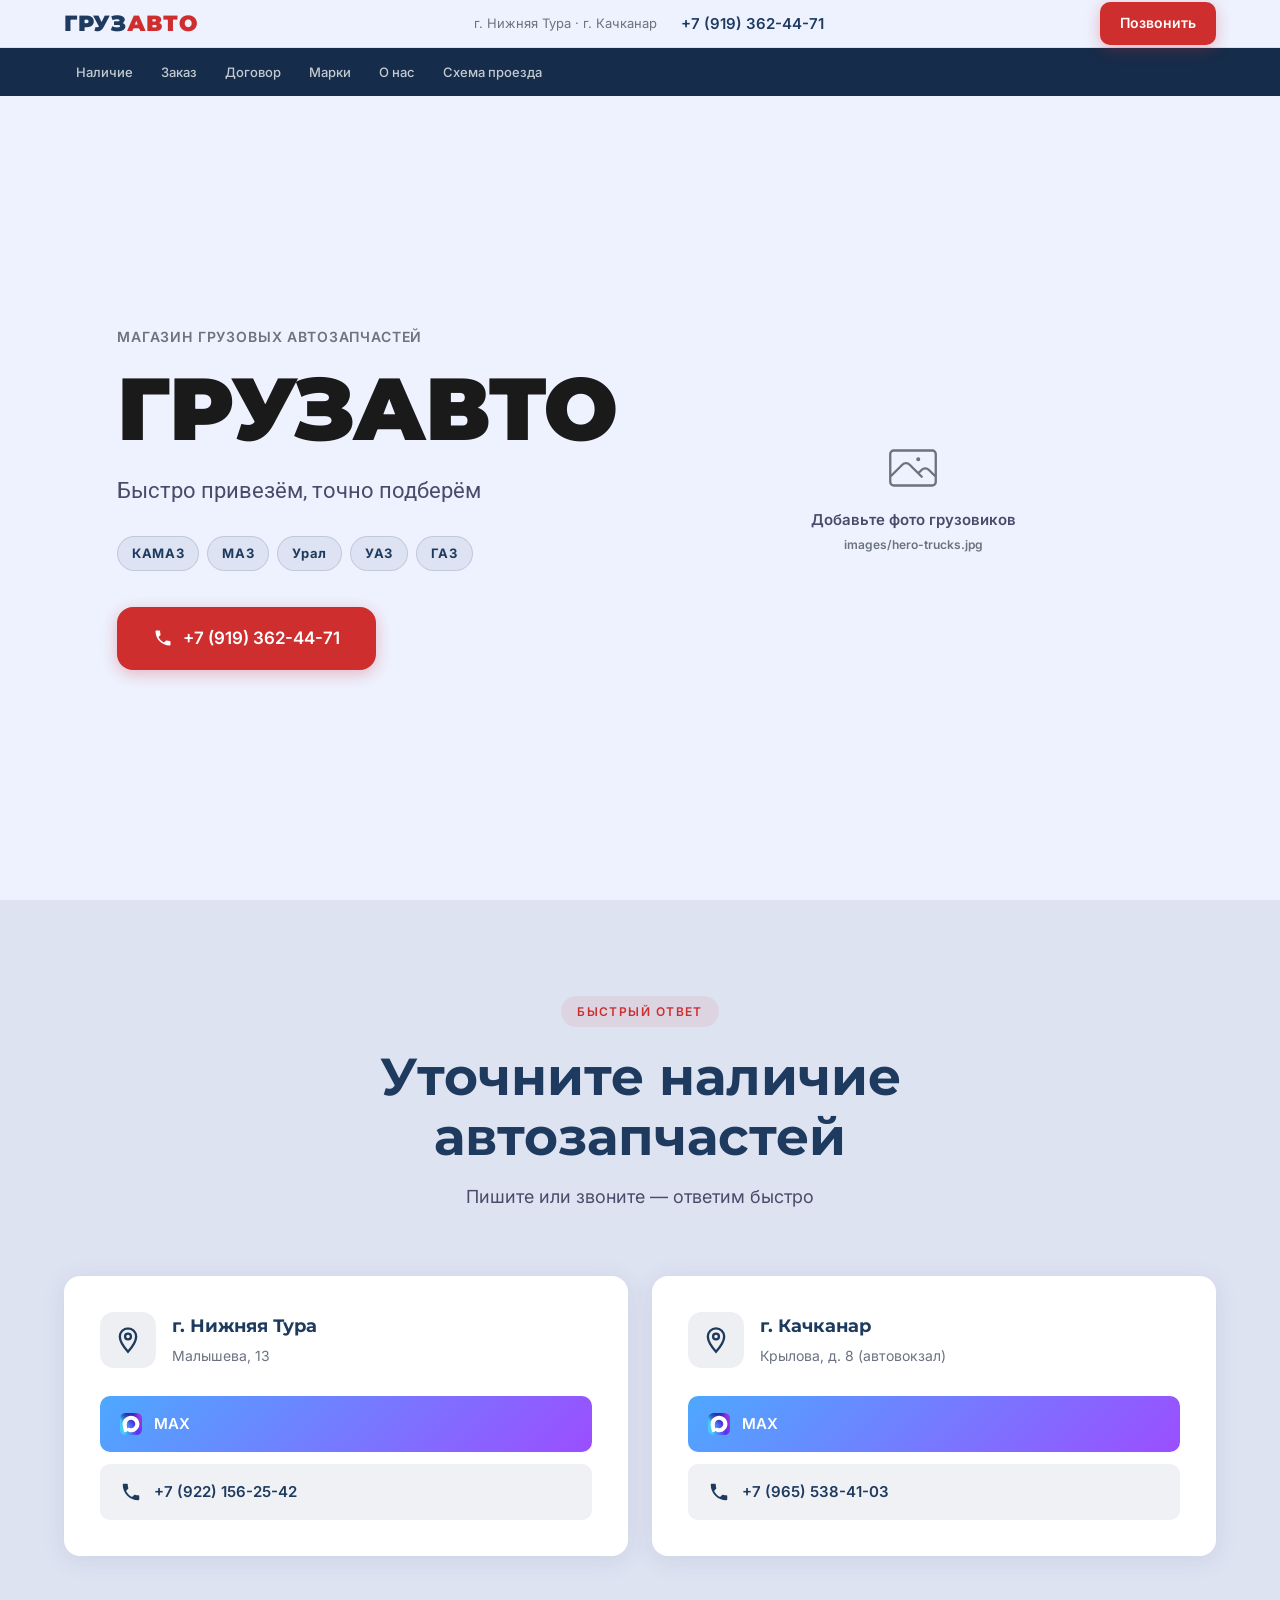
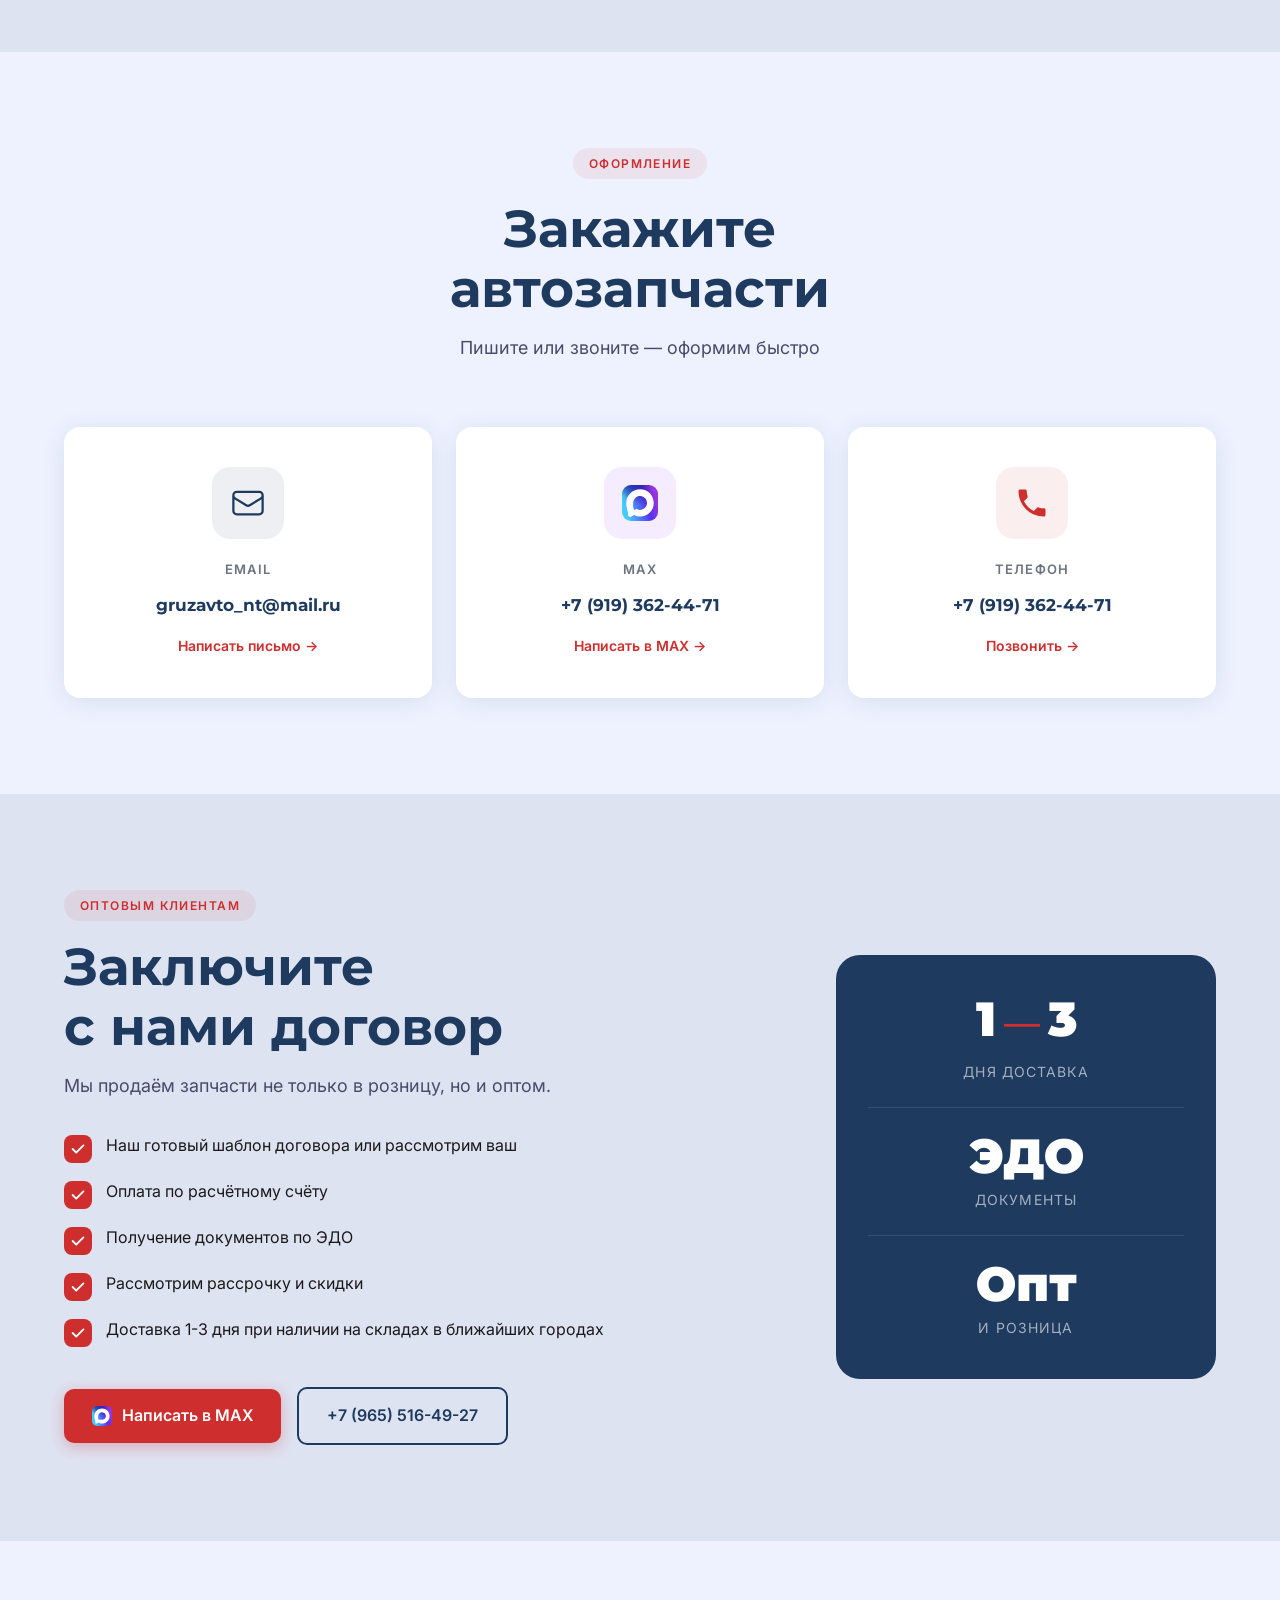
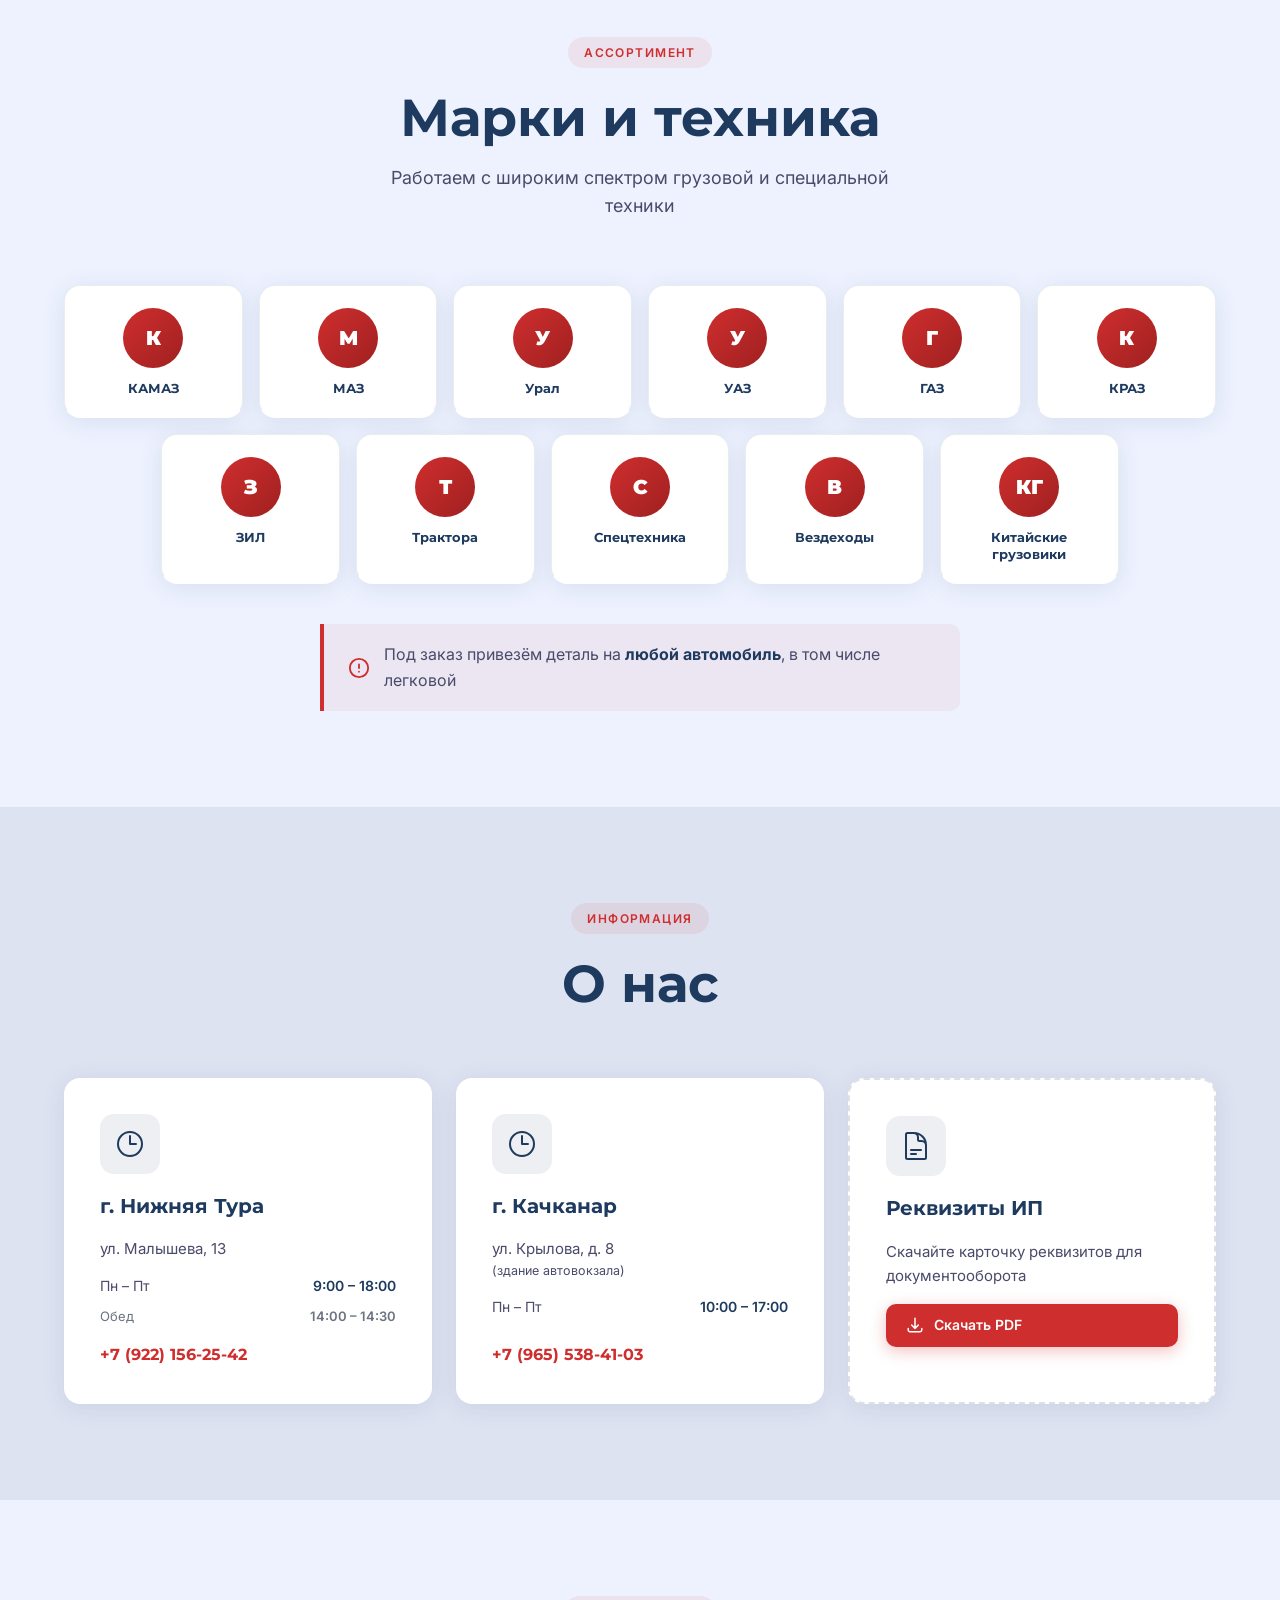
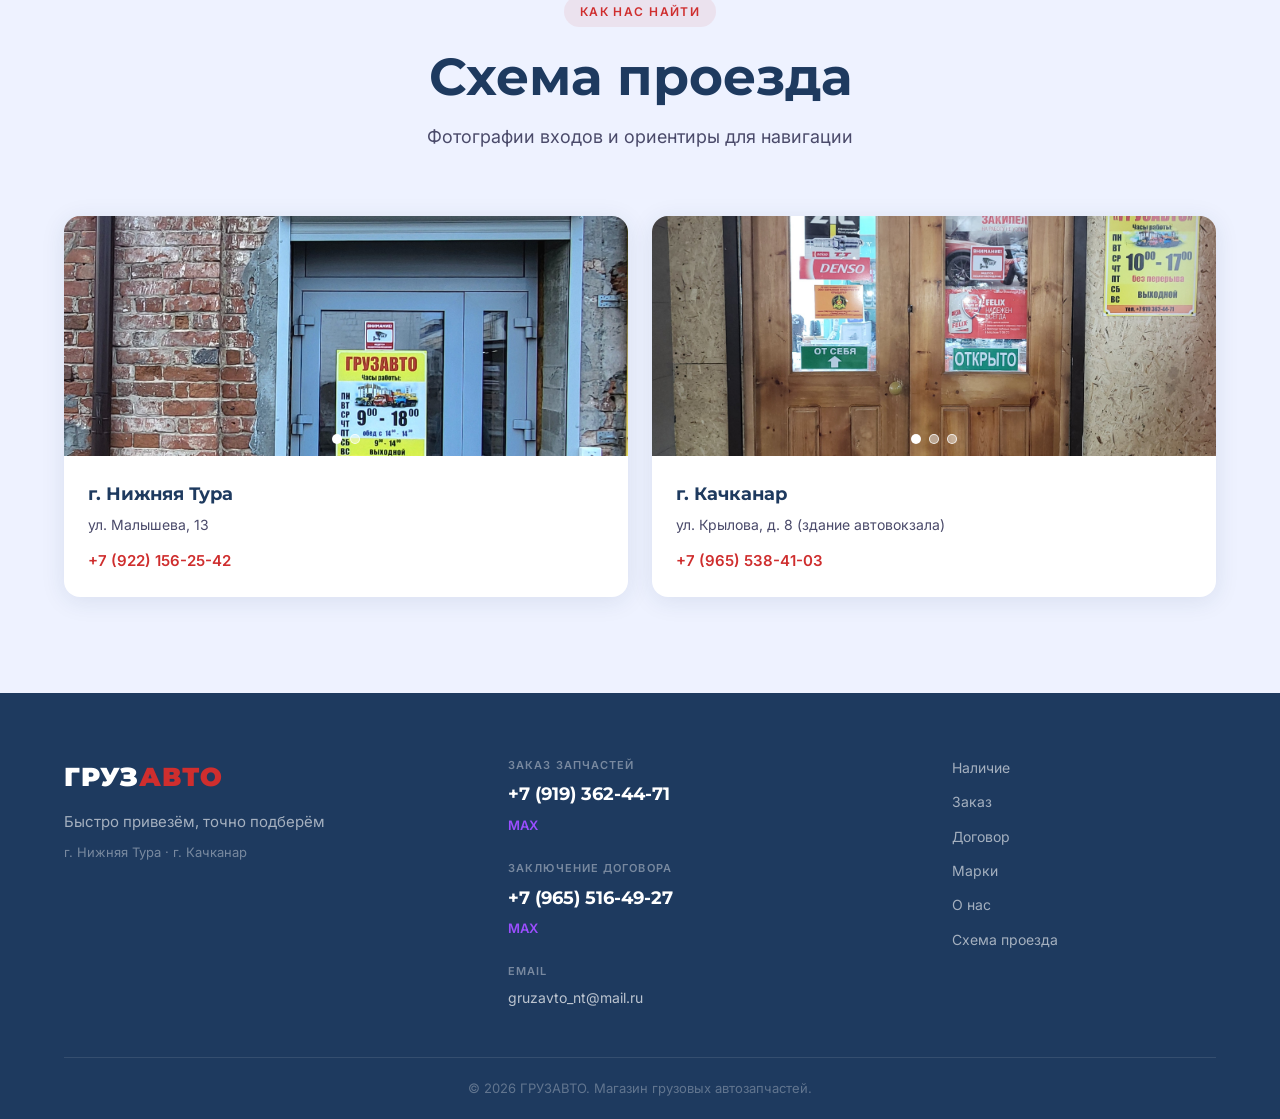
==== index.html @ 6878d6a8 "Initial commit" ====
<!DOCTYPE html>
<html lang="ru">
<head>
  <meta charset="UTF-8">
  <meta name="viewport" content="width=device-width, initial-scale=1.0">
  <title>ГРУЗАВТО — Магазин грузовых автозапчастей</title>
  <meta name="description" content="ГРУЗАВТО — магазин грузовых автозапчастей в г. Нижняя Тура и Качканар. Быстро привезём, точно подберём. КАМАЗ, МАЗ, Урал, УАЗ, ГАЗ.">
  <link rel="preconnect" href="https://fonts.googleapis.com">
  <link rel="preconnect" href="https://fonts.gstatic.com" crossorigin>
  <link href="https://fonts.googleapis.com/css2?family=Montserrat:wght@400;600;700;900&family=Inter:wght@400;500;600&family=Roboto:wght@400;500&display=swap" rel="stylesheet">
  <link rel="stylesheet" href="css/style.css">
</head>
<body>

  <!-- ===== NAVIGATION ===== -->
  <header class="nav-header" id="nav-header">

    <!-- Верхняя строка: логотип + контакт + кнопка -->
    <div class="nav-topbar">
      <div class="container nav-topbar-inner">
        <a href="#hero" class="nav-logo">ГРУЗ<span>АВТО</span></a>
        <div class="nav-topbar-info">
          <span class="nav-topbar-loc">г. Нижняя Тура · г. Качканар</span>
          <a href="tel:+79193624471" class="nav-topbar-phone">+7 (919) 362-44-71</a>
        </div>
        <a href="tel:+79193624471" class="btn btn-primary btn-sm nav-topbar-cta">Позвонить</a>
      </div>
    </div>

    <!-- Нижняя строка: навигационные ссылки -->
    <nav class="nav-bar">
      <div class="container nav-bar-inner">
        <button class="burger" id="burger" aria-label="Меню">
          <span></span><span></span><span></span>
        </button>
        <ul class="nav-links" id="nav-links">
          <li><a href="#availability" class="nav-link">Наличие</a></li>
          <li><a href="#order" class="nav-link">Заказ</a></li>
          <li><a href="#contract" class="nav-link">Договор</a></li>
          <li><a href="#brands" class="nav-link">Марки</a></li>
          <li><a href="#about" class="nav-link">О нас</a></li>
          <li><a href="#directions" class="nav-link">Схема проезда</a></li>
        </ul>
      </div>
    </nav>

  </header>

  <!-- ===== HERO ===== -->
  <section class="hero" id="hero">
    <div class="container hero-layout">

      <!-- Левая колонка — текст -->
      <div class="hero-text">
        <div class="hero-eyebrow">Магазин грузовых автозапчастей</div>
        <h1 class="hero-title">ГРУЗАВТО</h1>
        <p class="hero-slogan">Быстро привезём, точно подберём</p>
        <div class="hero-brands">
          <span class="hero-brand-tag">КАМАЗ</span>
          <span class="hero-brand-tag">МАЗ</span>
          <span class="hero-brand-tag">Урал</span>
          <span class="hero-brand-tag">УАЗ</span>
          <span class="hero-brand-tag">ГАЗ</span>
        </div>
        <div class="hero-cta">
          <a href="tel:+79193624471" class="btn btn-primary btn-lg">
            <svg width="20" height="20" fill="currentColor" viewBox="0 0 24 24"><path d="M6.62 10.79c1.44 2.83 3.76 5.14 6.59 6.59l2.2-2.2c.27-.27.67-.36 1.02-.24 1.12.37 2.33.57 3.57.57.55 0 1 .45 1 1V20c0 .55-.45 1-1 1-9.39 0-17-7.61-17-17 0-.55.45-1 1-1h3.5c.55 0 1 .45 1 1 0 1.25.2 2.45.57 3.57.11.35.03.74-.25 1.02l-2.2 2.2z"/></svg>
            +7 (919) 362-44-71
          </a>
        </div>
      </div>

      <!-- Правая колонка — фото -->
      <div class="hero-image">
        <img src="images/image.png" alt="Грузовые автомобили КАМАЗ МАЗ Урал"
             onerror="this.parentElement.classList.add('hero-img-placeholder')">
        <div class="hero-img-placeholder-text">
          <svg width="56" height="56" fill="none" viewBox="0 0 24 24" stroke="currentColor" stroke-width="1"><path stroke-linecap="round" stroke-linejoin="round" d="M2.25 15.75l5.159-5.159a2.25 2.25 0 013.182 0l5.159 5.159m-1.5-1.5l1.409-1.409a2.25 2.25 0 013.182 0l2.909 2.909m-18 3.75h16.5a1.5 1.5 0 001.5-1.5V6a1.5 1.5 0 00-1.5-1.5H3.75A1.5 1.5 0 002.25 6v12a1.5 1.5 0 001.5 1.5zm10.5-11.25h.008v.008h-.008V8.25zm.375 0a.375.375 0 11-.75 0 .375.375 0 01.75 0z"/></svg>
          <p>Добавьте фото грузовиков<br><small>images/hero-trucks.jpg</small></p>
        </div>
      </div>

    </div>
  </section>

  <!-- ===== НАЛИЧИЕ ===== -->
  <section class="section section-medium" id="availability">
    <div class="container">
      <div class="section-header reveal-up">
        <div class="section-tag">Быстрый ответ</div>
        <h2 class="section-title">Уточните наличие<br>автозапчастей</h2>
        <p class="section-sub">Пишите или звоните — ответим быстро</p>
      </div>

      <div class="contact-grid">

        <div class="contact-card reveal-up delay-1">
          <div class="contact-card-city">
            <div class="city-icon">
              <svg width="28" height="28" fill="none" viewBox="0 0 24 24" stroke="currentColor" stroke-width="2"><path d="M12 2C8.13 2 5 5.13 5 9c0 5.25 7 13 7 13s7-7.75 7-13c0-3.87-3.13-7-7-7z"/><circle cx="12" cy="9" r="2.5"/></svg>
            </div>
            <div>
              <div class="city-label">г. Нижняя Тура</div>
              <div class="city-address">Малышева, 13</div>
            </div>
          </div>
          <div class="contact-buttons">
            <a href="https://max.ru/u/f9LHodD0cOKFVbpw6TfSzIv_1p9dmQWYkxbe87RYJzcwBHFuoGFqae9gKU4" class="contact-btn contact-btn-max" target="_blank" rel="noopener">
              <img src="images/Логотип_MAX.svg" alt="MAX" class="max-logo-icon">
              MAX
            </a>
            <a href="tel:+79221562542" class="contact-btn contact-btn-phone">
              <svg width="22" height="22" fill="currentColor" viewBox="0 0 24 24"><path d="M6.62 10.79c1.44 2.83 3.76 5.14 6.59 6.59l2.2-2.2c.27-.27.67-.36 1.02-.24 1.12.37 2.33.57 3.57.57.55 0 1 .45 1 1V20c0 .55-.45 1-1 1-9.39 0-17-7.61-17-17 0-.55.45-1 1-1h3.5c.55 0 1 .45 1 1 0 1.25.2 2.45.57 3.57.11.35.03.74-.25 1.02l-2.2 2.2z"/></svg>
              +7 (922) 156-25-42
            </a>
          </div>
        </div>

        <div class="contact-card reveal-up delay-2">
          <div class="contact-card-city">
            <div class="city-icon">
              <svg width="28" height="28" fill="none" viewBox="0 0 24 24" stroke="currentColor" stroke-width="2"><path d="M12 2C8.13 2 5 5.13 5 9c0 5.25 7 13 7 13s7-7.75 7-13c0-3.87-3.13-7-7-7z"/><circle cx="12" cy="9" r="2.5"/></svg>
            </div>
            <div>
              <div class="city-label">г. Качканар</div>
              <div class="city-address">Крылова, д. 8 (автовокзал)</div>
            </div>
          </div>
          <div class="contact-buttons">
            <a href="https://max.ru/u/f9LHodD0cOKFVbpw6TfSzIv_1p9dmQWYkxbe87RYJzcwBHFuoGFqae9gKU4" class="contact-btn contact-btn-max" target="_blank" rel="noopener">
              <img src="images/Логотип_MAX.svg" alt="MAX" class="max-logo-icon">
              MAX
            </a>
            <a href="tel:+79655384103" class="contact-btn contact-btn-phone">
              <svg width="22" height="22" fill="currentColor" viewBox="0 0 24 24"><path d="M6.62 10.79c1.44 2.83 3.76 5.14 6.59 6.59l2.2-2.2c.27-.27.67-.36 1.02-.24 1.12.37 2.33.57 3.57.57.55 0 1 .45 1 1V20c0 .55-.45 1-1 1-9.39 0-17-7.61-17-17 0-.55.45-1 1-1h3.5c.55 0 1 .45 1 1 0 1.25.2 2.45.57 3.57.11.35.03.74-.25 1.02l-2.2 2.2z"/></svg>
              +7 (965) 538-41-03
            </a>
          </div>
        </div>

      </div>
    </div>
  </section>

  <!-- ===== ЗАКАЗ ===== -->
  <section class="section section-light" id="order">
    <div class="container">
      <div class="section-header reveal-up">
        <div class="section-tag">Оформление</div>
        <h2 class="section-title">Закажите<br>автозапчасти</h2>
        <p class="section-sub">Пишите или звоните — оформим быстро</p>
      </div>

      <div class="order-grid">
        <a href="mailto:gruzavto_nt@mail.ru" class="order-card reveal-up delay-1">
          <div class="order-icon order-icon-email">
            <svg width="36" height="36" fill="none" viewBox="0 0 24 24" stroke="currentColor" stroke-width="1.5"><path stroke-linecap="round" stroke-linejoin="round" d="M21.75 6.75v10.5a2.25 2.25 0 01-2.25 2.25h-15a2.25 2.25 0 01-2.25-2.25V6.75m19.5 0A2.25 2.25 0 0019.5 4.5h-15a2.25 2.25 0 00-2.25 2.25m19.5 0v.243a2.25 2.25 0 01-1.07 1.916l-7.5 4.615a2.25 2.25 0 01-2.36 0L3.32 8.91a2.25 2.25 0 01-1.07-1.916V6.75"/></svg>
          </div>
          <div class="order-label">Email</div>
          <div class="order-value">gruzavto_nt@mail.ru</div>
          <div class="order-action">Написать письмо →</div>
        </a>

        <a href="https://max.ru/u/f9LHodD0cOKFVbpw6TfSzIv_1p9dmQWYkxbe87RYJzcwBHFuoGFqae9gKU4" class="order-card reveal-up delay-2" target="_blank" rel="noopener">
          <div class="order-icon order-icon-max">
            <img src="images/Логотип_MAX.svg" alt="MAX" class="max-logo-icon" width="36" height="36">
          </div>
          <div class="order-label">MAX</div>
          <div class="order-value">+7 (919) 362-44-71</div>
          <div class="order-action">Написать в MAX →</div>
        </a>

        <a href="tel:+79193624471" class="order-card reveal-up delay-3">
          <div class="order-icon order-icon-phone">
            <svg width="36" height="36" fill="currentColor" viewBox="0 0 24 24"><path d="M6.62 10.79c1.44 2.83 3.76 5.14 6.59 6.59l2.2-2.2c.27-.27.67-.36 1.02-.24 1.12.37 2.33.57 3.57.57.55 0 1 .45 1 1V20c0 .55-.45 1-1 1-9.39 0-17-7.61-17-17 0-.55.45-1 1-1h3.5c.55 0 1 .45 1 1 0 1.25.2 2.45.57 3.57.11.35.03.74-.25 1.02l-2.2 2.2z"/></svg>
          </div>
          <div class="order-label">Телефон</div>
          <div class="order-value">+7 (919) 362-44-71</div>
          <div class="order-action">Позвонить →</div>
        </a>
      </div>
    </div>
  </section>

  <!-- ===== ДОГОВОР ===== -->
  <section class="section section-medium" id="contract">
    <div class="container">
      <div class="contract-layout">
        <div class="contract-content">
          <div class="section-tag reveal-up">Оптовым клиентам</div>
          <h2 class="section-title reveal-up delay-1">Заключите<br>с нами договор</h2>
          <p class="contract-intro reveal-up delay-2">Мы продаём запчасти не только в розницу, но и оптом.</p>

          <ul class="contract-list">
            <li class="contract-item reveal-up delay-2">
              <div class="contract-check">
                <svg width="18" height="18" fill="currentColor" viewBox="0 0 20 20"><path fill-rule="evenodd" d="M16.707 5.293a1 1 0 010 1.414l-8 8a1 1 0 01-1.414 0l-4-4a1 1 0 011.414-1.414L8 12.586l7.293-7.293a1 1 0 011.414 0z" clip-rule="evenodd"/></svg>
              </div>
              <span>Наш готовый шаблон договора или рассмотрим ваш</span>
            </li>
            <li class="contract-item reveal-up delay-3">
              <div class="contract-check">
                <svg width="18" height="18" fill="currentColor" viewBox="0 0 20 20"><path fill-rule="evenodd" d="M16.707 5.293a1 1 0 010 1.414l-8 8a1 1 0 01-1.414 0l-4-4a1 1 0 011.414-1.414L8 12.586l7.293-7.293a1 1 0 011.414 0z" clip-rule="evenodd"/></svg>
              </div>
              <span>Оплата по расчётному счёту</span>
            </li>
            <li class="contract-item reveal-up delay-4">
              <div class="contract-check">
                <svg width="18" height="18" fill="currentColor" viewBox="0 0 20 20"><path fill-rule="evenodd" d="M16.707 5.293a1 1 0 010 1.414l-8 8a1 1 0 01-1.414 0l-4-4a1 1 0 011.414-1.414L8 12.586l7.293-7.293a1 1 0 011.414 0z" clip-rule="evenodd"/></svg>
              </div>
              <span>Получение документов по ЭДО</span>
            </li>
            <li class="contract-item reveal-up delay-5">
              <div class="contract-check">
                <svg width="18" height="18" fill="currentColor" viewBox="0 0 20 20"><path fill-rule="evenodd" d="M16.707 5.293a1 1 0 010 1.414l-8 8a1 1 0 01-1.414 0l-4-4a1 1 0 011.414-1.414L8 12.586l7.293-7.293a1 1 0 011.414 0z" clip-rule="evenodd"/></svg>
              </div>
              <span>Рассмотрим рассрочку и скидки</span>
            </li>
            <li class="contract-item reveal-up delay-5">
              <div class="contract-check">
                <svg width="18" height="18" fill="currentColor" viewBox="0 0 20 20"><path fill-rule="evenodd" d="M16.707 5.293a1 1 0 010 1.414l-8 8a1 1 0 01-1.414 0l-4-4a1 1 0 011.414-1.414L8 12.586l7.293-7.293a1 1 0 011.414 0z" clip-rule="evenodd"/></svg>
              </div>
              <span>Доставка 1-3 дня при наличии на складах в ближайших городах</span>
            </li>
          </ul>

          <div class="contract-cta reveal-up delay-5">
            <a href="https://max.ru/u/f9LHodD0cOKFVbpw6TfSzIv_1p9dmQWYkxbe87RYJzcwBHFuoGFqae9gKU4" class="btn btn-primary" target="_blank" rel="noopener">
              <img src="images/Логотип_MAX.svg" alt="MAX" class="max-logo-icon" width="20" height="20">
              Написать в MAX
            </a>
            <a href="tel:+79655164927" class="btn btn-outline-dark">
              +7 (965) 516-49-27
            </a>
          </div>
        </div>

        <div class="contract-visual reveal-right">
          <div class="contract-stats">
            <div class="stat-card">
              <div class="stat-number" data-target="1">1</div>
              <div class="stat-dash">—</div>
              <div class="stat-number" data-target="3">3</div>
              <div class="stat-label">дня доставка</div>
            </div>
            <div class="stat-divider"></div>
            <div class="stat-card">
              <div class="stat-number">ЭДО</div>
              <div class="stat-label">документы</div>
            </div>
            <div class="stat-divider"></div>
            <div class="stat-card">
              <div class="stat-number">Опт</div>
              <div class="stat-label">и розница</div>
            </div>
          </div>
        </div>
      </div>
    </div>
  </section>

  <!-- ===== МАРКИ ===== -->
  <section class="section section-light" id="brands">
    <div class="container">
      <div class="section-header reveal-up">
        <div class="section-tag">Ассортимент</div>
        <h2 class="section-title">Марки и техника</h2>
        <p class="section-sub">Работаем с широким спектром грузовой и специальной техники</p>
      </div>

      <div class="brands-grid">

        <div class="brand-badge reveal-up delay-1">
          <div class="brand-icon"><span>К</span></div>
          <div class="brand-name">КАМАЗ</div>
        </div>

        <div class="brand-badge reveal-up delay-1">
          <div class="brand-icon"><span>М</span></div>
          <div class="brand-name">МАЗ</div>
        </div>

        <div class="brand-badge reveal-up delay-2">
          <div class="brand-icon"><span>У</span></div>
          <div class="brand-name">Урал</div>
        </div>

        <div class="brand-badge reveal-up delay-2">
          <div class="brand-icon"><span>У</span></div>
          <div class="brand-name">УАЗ</div>
        </div>

        <div class="brand-badge reveal-up delay-3">
          <div class="brand-icon"><span>Г</span></div>
          <div class="brand-name">ГАЗ</div>
        </div>

        <div class="brand-badge reveal-up delay-3">
          <div class="brand-icon"><span>К</span></div>
          <div class="brand-name">КРАЗ</div>
        </div>

        <div class="brand-badge reveal-up delay-4">
          <div class="brand-icon"><span>З</span></div>
          <div class="brand-name">ЗИЛ</div>
        </div>

        <div class="brand-badge reveal-up delay-4">
          <div class="brand-icon"><span>Т</span></div>
          <div class="brand-name">Трактора</div>
        </div>

        <div class="brand-badge reveal-up delay-5">
          <div class="brand-icon"><span>С</span></div>
          <div class="brand-name">Спецтехника</div>
        </div>

        <div class="brand-badge reveal-up delay-5">
          <div class="brand-icon"><span>В</span></div>
          <div class="brand-name">Вездеходы</div>
        </div>

        <div class="brand-badge reveal-up delay-5">
          <div class="brand-icon"><span>КГ</span></div>
          <div class="brand-name">Китайские грузовики</div>
        </div>

      </div>

      <div class="brands-note reveal-up">
        <svg width="22" height="22" fill="none" viewBox="0 0 24 24" stroke="currentColor" stroke-width="2"><circle cx="12" cy="12" r="10"/><path stroke-linecap="round" d="M12 8v4m0 4h.01"/></svg>
        <p>Под заказ привезём деталь на <strong>любой автомобиль</strong>, в том числе легковой</p>
      </div>
    </div>
  </section>

  <!-- ===== О НАС ===== -->
  <section class="section section-medium" id="about">
    <div class="container">
      <div class="section-header reveal-up">
        <div class="section-tag">Информация</div>
        <h2 class="section-title">О нас</h2>
      </div>

      <div class="about-grid">

        <div class="about-card reveal-up delay-1">
          <div class="about-card-icon">
            <svg width="32" height="32" fill="none" viewBox="0 0 24 24" stroke="currentColor" stroke-width="1.5"><path stroke-linecap="round" stroke-linejoin="round" d="M12 6v6h4.5m4.5 0a9 9 0 11-18 0 9 9 0 0118 0z"/></svg>
          </div>
          <h3 class="about-card-title">г. Нижняя Тура</h3>
          <div class="about-card-address">ул. Малышева, 13</div>
          <div class="about-schedule">
            <div class="schedule-row">
              <span class="schedule-days">Пн – Пт</span>
              <span class="schedule-time">9:00 – 18:00</span>
            </div>
            <div class="schedule-row schedule-break">
              <span class="schedule-days">Обед</span>
              <span class="schedule-time">14:00 – 14:30</span>
            </div>
          </div>
          <a href="tel:+79221562542" class="about-phone">+7 (922) 156-25-42</a>
        </div>

        <div class="about-card reveal-up delay-2">
          <div class="about-card-icon">
            <svg width="32" height="32" fill="none" viewBox="0 0 24 24" stroke="currentColor" stroke-width="1.5"><path stroke-linecap="round" stroke-linejoin="round" d="M12 6v6h4.5m4.5 0a9 9 0 11-18 0 9 9 0 0118 0z"/></svg>
          </div>
          <h3 class="about-card-title">г. Качканар</h3>
          <div class="about-card-address">ул. Крылова, д. 8<br><small>(здание автовокзала)</small></div>
          <div class="about-schedule">
            <div class="schedule-row">
              <span class="schedule-days">Пн – Пт</span>
              <span class="schedule-time">10:00 – 17:00</span>
            </div>
          </div>
          <a href="tel:+79655384103" class="about-phone">+7 (965) 538-41-03</a>
        </div>

        <div class="about-card about-card-requisites reveal-up delay-3">
          <div class="about-card-icon">
            <svg width="32" height="32" fill="none" viewBox="0 0 24 24" stroke="currentColor" stroke-width="1.5"><path stroke-linecap="round" stroke-linejoin="round" d="M19.5 14.25v-2.625a3.375 3.375 0 00-3.375-3.375h-1.5A1.125 1.125 0 0113.5 7.125v-1.5a3.375 3.375 0 00-3.375-3.375H8.25m0 12.75h7.5m-7.5 3H12M10.5 2.25H5.625c-.621 0-1.125.504-1.125 1.125v17.25c0 .621.504 1.125 1.125 1.125h12.75c.621 0 1.125-.504 1.125-1.125V11.25a9 9 0 00-9-9z"/></svg>
          </div>
          <h3 class="about-card-title">Реквизиты ИП</h3>
          <p class="about-requisites-text">Скачайте карточку реквизитов для документооборота</p>
          <a href="documents/requisites.pdf" download="Реквизиты_ГРУЗАВТО.pdf" class="btn btn-primary btn-sm">
            <svg width="18" height="18" fill="none" viewBox="0 0 24 24" stroke="currentColor" stroke-width="2">
              <path stroke-linecap="round" stroke-linejoin="round" d="M3 16.5v2.25A2.25 2.25 0 005.25 21h13.5A2.25 2.25 0 0021 18.75V16.5M16.5 12L12 16.5m0 0L7.5 12m4.5 4.5V3"/>
            </svg>
            Скачать PDF
          </a>
        </div>
      </div>
    </div>
  </section>

  <!-- ===== СХЕМА ПРОЕЗДА ===== -->
  <section class="section section-light" id="directions">
    <div class="container">
      <div class="section-header reveal-up">
        <div class="section-tag">Как нас найти</div>
        <h2 class="section-title">Схема проезда</h2>
        <p class="section-sub">Фотографии входов и ориентиры для навигации</p>
      </div>

      <div class="directions-grid">

        <div class="direction-card reveal-up delay-1">
          <div class="direction-photo carousel" data-autoplay="5000">
            <div class="carousel-track">
              <img src="images/way/Тура/20260404_084920.jpg" alt="Вход — г. Нижняя Тура" loading="lazy">
              <img src="images/way/Тура/20260404_085041.jpg" alt="Вход — г. Нижняя Тура" loading="lazy">
            </div>
            <div class="carousel-dots"></div>
            <button class="carousel-btn carousel-prev" aria-label="Назад">&#10094;</button>
            <button class="carousel-btn carousel-next" aria-label="Вперёд">&#10095;</button>
          </div>
          <div class="direction-info">
            <h3>г. Нижняя Тура</h3>
            <p>ул. Малышева, 13</p>
            <a href="tel:+79221562542" class="direction-phone">+7 (922) 156-25-42</a>
          </div>
        </div>

        <div class="direction-card reveal-up delay-2">
          <div class="direction-photo carousel" data-autoplay="5000">
            <div class="carousel-track">
              <img src="images/way/Качканар/20260408_120049.jpg" alt="Вход — г. Качканар" loading="lazy">
              <img src="images/way/Качканар/20260408_120407.jpg" alt="Вход — г. Качканар" loading="lazy">
              <img src="images/way/Качканар/20260408_120429.jpg" alt="Вход — г. Качканар" loading="lazy">
            </div>
            <div class="carousel-dots"></div>
            <button class="carousel-btn carousel-prev" aria-label="Назад">&#10094;</button>
            <button class="carousel-btn carousel-next" aria-label="Вперёд">&#10095;</button>
          </div>
          <div class="direction-info">
            <h3>г. Качканар</h3>
            <p>ул. Крылова, д. 8 (здание автовокзала)</p>
            <a href="tel:+79655384103" class="direction-phone">+7 (965) 538-41-03</a>
          </div>
        </div>

      </div>
    </div>
  </section>

  <!-- ===== FOOTER ===== -->
  <footer class="footer" id="footer">
    <div class="container">
      <div class="footer-grid">
        <div class="footer-brand">
          <div class="footer-logo">ГРУЗ<span>АВТО</span></div>
          <p class="footer-slogan">Быстро привезём, точно подберём</p>
          <p class="footer-cities">г. Нижняя Тура · г. Качканар</p>
        </div>

        <div class="footer-contacts">
          <div class="footer-contact-group">
            <div class="footer-contact-label">Заказ запчастей</div>
            <a href="tel:+79193624471" class="footer-phone">+7 (919) 362-44-71</a>
            <a href="https://max.ru/u/f9LHodD0cOKFVbpw6TfSzIv_1p9dmQWYkxbe87RYJzcwBHFuoGFqae9gKU4" class="footer-max" target="_blank" rel="noopener">MAX</a>
          </div>
          <div class="footer-contact-group">
            <div class="footer-contact-label">Заключение договора</div>
            <a href="tel:+79655164927" class="footer-phone">+7 (965) 516-49-27</a>
            <a href="https://max.ru/u/f9LHodD0cOKFVbpw6TfSzIv_1p9dmQWYkxbe87RYJzcwBHFuoGFqae9gKU4" class="footer-max" target="_blank" rel="noopener">MAX</a>
          </div>
          <div class="footer-contact-group">
            <div class="footer-contact-label">Email</div>
            <a href="mailto:gruzavto_nt@mail.ru" class="footer-email">gruzavto_nt@mail.ru</a>
          </div>
        </div>

        <div class="footer-nav">
          <nav>
            <a href="#availability">Наличие</a>
            <a href="#order">Заказ</a>
            <a href="#contract">Договор</a>
            <a href="#brands">Марки</a>
            <a href="#about">О нас</a>
            <a href="#directions">Схема проезда</a>
          </nav>
        </div>
      </div>

      <div class="footer-bottom">
        <p>&copy; 2026 ГРУЗАВТО. Магазин грузовых автозапчастей.</p>
      </div>
    </div>
  </footer>

  <!-- Floating call button (mobile) -->
  <a href="tel:+79193624471" class="float-call" aria-label="Позвонить">
    <svg width="26" height="26" fill="currentColor" viewBox="0 0 24 24"><path d="M6.62 10.79c1.44 2.83 3.76 5.14 6.59 6.59l2.2-2.2c.27-.27.67-.36 1.02-.24 1.12.37 2.33.57 3.57.57.55 0 1 .45 1 1V20c0 .55-.45 1-1 1-9.39 0-17-7.61-17-17 0-.55.45-1 1-1h3.5c.55 0 1 .45 1 1 0 1.25.2 2.45.57 3.57.11.35.03.74-.25 1.02l-2.2 2.2z"/></svg>
  </a>

  <!-- Lightbox -->
  <div class="lightbox-overlay" id="lightbox">
    <button class="lightbox-close" aria-label="Закрыть">&times;</button>
    <button class="lightbox-nav lightbox-prev" aria-label="Назад">&#10094;</button>
    <img src="" alt="">
    <button class="lightbox-nav lightbox-next" aria-label="Вперёд">&#10095;</button>
    <div class="lightbox-counter"></div>
  </div>

  <!-- Scripts -->
  <script src="https://cdnjs.cloudflare.com/ajax/libs/gsap/3.12.5/gsap.min.js"></script>
  <script src="https://cdnjs.cloudflare.com/ajax/libs/gsap/3.12.5/ScrollTrigger.min.js"></script>
  <script src="js/main.js"></script>
</body>
</html>
---- css/style.css ----
/* ==============================
   ГРУЗАВТО — Premium Stylesheet
   ============================== */

/* ── CSS Variables ── */
:root {
  --primary:    #CF2E2E;
  --primary-d:  #b02626;
  --dark:       #1E3A5F;
  --dark-d:     #152c4a;
  --light:      #EEF2FF;
  --medium:     #dee3f2;
  --text:       #1a1a1a;
  --text-mid:   #4a4a6a;
  --text-light: #6b7280;
  --white:      #ffffff;
  --radius:     16px;
  --radius-sm:  10px;
  --shadow:     0 4px 24px rgba(30, 58, 95, 0.10);
  --shadow-lg:  0 12px 48px rgba(30, 58, 95, 0.18);
  --transition: 0.3s cubic-bezier(0.4, 0, 0.2, 1);
  --nav-h:      96px;
}

/* ── Reset ── */
*, *::before, *::after { box-sizing: border-box; margin: 0; padding: 0; }
html { scroll-behavior: smooth; -webkit-text-size-adjust: 100%; }
body {
  font-family: 'Inter', 'Roboto', sans-serif;
  font-size: 16px;
  line-height: 1.6;
  color: var(--text);
  background: var(--white);
  overflow-x: hidden;
}
img { display: block; max-width: 100%; }
a { text-decoration: none; color: inherit; }
ul { list-style: none; }
button { cursor: pointer; border: none; background: none; font-family: inherit; }

/* ── Container ── */
.container {
  max-width: 1200px;
  margin: 0 auto;
  padding: 0 24px;
}

/* ── Section Base ── */
.section {
  padding: 96px 0;
}
.section-light  { background: var(--light); }
.section-medium { background: var(--medium); }

/* ── Section Header ── */
.section-header {
  text-align: center;
  margin-bottom: 64px;
}
.section-tag {
  display: inline-block;
  font-size: 12px;
  font-weight: 600;
  letter-spacing: 0.12em;
  text-transform: uppercase;
  color: var(--primary);
  background: rgba(207, 46, 46, 0.08);
  padding: 6px 16px;
  border-radius: 100px;
  margin-bottom: 20px;
}
.section-title {
  font-family: 'Montserrat', sans-serif;
  font-size: clamp(32px, 5vw, 52px);
  font-weight: 700;
  line-height: 1.15;
  color: var(--dark);
  margin-bottom: 16px;
}
.section-sub {
  font-size: 18px;
  color: var(--text-mid);
  max-width: 520px;
  margin: 0 auto;
}

/* ── Buttons ── */
.btn {
  display: inline-flex;
  align-items: center;
  gap: 10px;
  padding: 14px 28px;
  border-radius: var(--radius-sm);
  font-family: 'Inter', sans-serif;
  font-size: 16px;
  font-weight: 600;
  transition: all var(--transition);
  cursor: pointer;
  white-space: nowrap;
}
.btn-lg { padding: 18px 36px; font-size: 17px; border-radius: var(--radius); }
.btn-sm { padding: 10px 20px; font-size: 14px; }

.btn-primary {
  background: var(--primary);
  color: var(--white);
  box-shadow: 0 4px 16px rgba(207, 46, 46, 0.3);
}
.btn-primary:hover {
  background: var(--primary-d);
  transform: translateY(-2px);
  box-shadow: 0 8px 28px rgba(207, 46, 46, 0.4);
}
.btn-outline {
  background: transparent;
  color: var(--white);
  border: 2px solid rgba(255,255,255,0.5);
}
.btn-outline:hover {
  background: rgba(255,255,255,0.1);
  border-color: var(--white);
  transform: translateY(-2px);
}
.btn-outline-dark {
  background: transparent;
  color: var(--dark);
  border: 2px solid var(--dark);
  padding: 14px 28px;
  border-radius: var(--radius-sm);
  font-size: 16px;
  font-weight: 600;
  display: inline-flex;
  align-items: center;
  gap: 10px;
  transition: all var(--transition);
}
.btn-outline-dark:hover {
  background: var(--dark);
  color: var(--white);
  transform: translateY(-2px);
}

/* ── Reveal Animations ── */
.reveal-up {
  opacity: 0;
  transform: translateY(40px);
}
.reveal-right {
  opacity: 0;
  transform: translateX(40px);
}
.reveal-up.animated,
.reveal-right.animated {
  opacity: 1;
  transform: none;
  transition: opacity 0.7s ease, transform 0.7s ease;
}
.delay-1.animated { transition-delay: 0.1s; }
.delay-2.animated { transition-delay: 0.2s; }
.delay-3.animated { transition-delay: 0.3s; }
.delay-4.animated { transition-delay: 0.4s; }
.delay-5.animated { transition-delay: 0.5s; }


/* ==============================
   NAVIGATION
   ============================== */
.nav-header {
  position: fixed;
  top: 0;
  left: 0;
  right: 0;
  z-index: 1000;
  height: var(--nav-h);
  transition: box-shadow var(--transition);
}
.nav-header.scrolled {
  box-shadow: 0 2px 24px rgba(0,0,0,0.30);
}

/* — Top bar — */
.nav-topbar {
  background: #eef2ff;
  height: 48px;
  border-bottom: 1px solid rgba(30, 58, 95, 0.1);
}
.nav-topbar-inner {
  display: flex;
  align-items: center;
  justify-content: space-between;
  height: 100%;
  gap: 24px;
}
.nav-logo {
  font-family: 'Montserrat', sans-serif;
  font-size: 22px;
  font-weight: 900;
  color: var(--dark);
  letter-spacing: 0.03em;
  flex-shrink: 0;
}
.nav-logo span { color: var(--primary); }
.nav-topbar-info {
  display: flex;
  align-items: center;
  gap: 24px;
  flex: 1;
  justify-content: center;
}
.nav-topbar-loc {
  font-size: 13px;
  color: var(--text-light);
}
.nav-topbar-phone {
  font-size: 15px;
  font-weight: 600;
  color: var(--dark);
  transition: color var(--transition);
}
.nav-topbar-phone:hover { color: var(--primary); }
.nav-topbar-cta { flex-shrink: 0; }

/* — Nav bar — */
.nav-bar {
  background: var(--dark-d);
  height: 48px;
}
.nav-bar-inner {
  display: flex;
  align-items: center;
  height: 100%;
  gap: 8px;
}
.nav-links {
  display: flex;
  align-items: center;
  gap: 4px;
}
.nav-link {
  font-size: 13px;
  font-weight: 500;
  color: rgba(255,255,255,0.75);
  padding: 7px 12px;
  border-radius: 6px;
  transition: all var(--transition);
  white-space: nowrap;
}
.nav-link:hover,
.nav-link.active {
  color: var(--white);
  background: rgba(255,255,255,0.1);
}
.nav-link.active { color: var(--primary); }

.burger {
  display: none;
  flex-direction: column;
  gap: 5px;
  padding: 8px;
  flex-shrink: 0;
}
.burger span {
  display: block;
  width: 24px;
  height: 2px;
  background: var(--white);
  border-radius: 2px;
  transition: all var(--transition);
}
.burger.open span:nth-child(1) { transform: rotate(45deg) translate(5px, 5px); }
.burger.open span:nth-child(2) { opacity: 0; }
.burger.open span:nth-child(3) { transform: rotate(-45deg) translate(5px, -5px); }


/* ==============================
   HERO
   ============================== */
.hero {
  background: var(--light);
  padding-top: var(--nav-h);
  min-height: calc(100vh - var(--nav-h));
  display: flex;
  align-items: center;
}
.hero-layout {
  display: grid;
  grid-template-columns: 1fr 1fr;
  gap: 48px;
  align-items: center;
  padding-top: 56px;
  padding-bottom: 56px;
  min-height: calc(100vh - var(--nav-h));
}

/* Left column */
.hero-text {
  display: flex;
  flex-direction: column;
  gap: 0;
}
.hero-eyebrow {
  font-size: 14px;
  font-weight: 600;
  letter-spacing: 0.06em;
  text-transform: uppercase;
  color: var(--text-light);
  margin-bottom: 16px;
}
.hero-title {
  font-family: 'Montserrat', sans-serif;
  font-size: clamp(52px, 8vw, 88px);
  font-weight: 900;
  line-height: 1;
  color: var(--text);
  letter-spacing: -0.02em;
  margin-bottom: 20px;
}
.hero-slogan {
  font-size: clamp(16px, 2.2vw, 22px);
  font-weight: 400;
  color: var(--text-mid);
  margin-bottom: 28px;
  font-family: 'Roboto', sans-serif;
}
.hero-brands {
  display: flex;
  align-items: center;
  gap: 8px;
  flex-wrap: wrap;
  margin-bottom: 36px;
}
.hero-brand-tag {
  font-size: 13px;
  font-weight: 700;
  letter-spacing: 0.05em;
  color: var(--dark);
  background: rgba(30, 58, 95, 0.08);
  border: 1px solid rgba(30, 58, 95, 0.15);
  padding: 6px 14px;
  border-radius: 100px;
  transition: all var(--transition);
}
.hero-brand-tag:hover {
  background: var(--dark);
  color: var(--white);
}
.hero-cta {
  display: flex;
  align-items: center;
  gap: 16px;
  flex-wrap: wrap;
}

/* Right column — image */
.hero-image {
  position: relative;
  border-radius: 20px;
  overflow: hidden;
  aspect-ratio: 4/3;
  background: var(--light);
}
.hero-image img {
  width: 100%;
  height: 100%;
  object-fit: contain;
  object-position: center bottom;
  display: block;
  transition: transform 0.6s ease;
  drop-shadow: 0 8px 32px rgba(0,0,0,0.12);
}
.hero-image:hover img { transform: scale(1.03); }

/* Placeholder when no image */
.hero-image.hero-img-placeholder img { display: none; }
.hero-img-placeholder-text {
  display: none;
  flex-direction: column;
  align-items: center;
  justify-content: center;
  gap: 12px;
  height: 100%;
  color: var(--text-light);
  text-align: center;
  padding: 24px;
}
.hero-image.hero-img-placeholder .hero-img-placeholder-text { display: flex; }
.hero-img-placeholder-text p { font-size: 15px; font-weight: 600; color: var(--text-mid); }
.hero-img-placeholder-text small { font-size: 12px; color: var(--text-light); }


/* ==============================
   НАЛИЧИЕ
   ============================== */
.contact-grid {
  display: grid;
  grid-template-columns: repeat(auto-fit, minmax(340px, 1fr));
  gap: 24px;
}
.contact-card {
  background: var(--white);
  border-radius: var(--radius);
  padding: 36px;
  box-shadow: var(--shadow);
  transition: all var(--transition);
}
.contact-card:hover {
  transform: translateY(-6px);
  box-shadow: var(--shadow-lg);
}
.contact-card-city {
  display: flex;
  align-items: center;
  gap: 16px;
  margin-bottom: 28px;
}
.city-icon {
  width: 56px;
  height: 56px;
  background: rgba(30, 58, 95, 0.08);
  border-radius: 14px;
  display: flex;
  align-items: center;
  justify-content: center;
  color: var(--dark);
  flex-shrink: 0;
}
.city-label {
  font-family: 'Montserrat', sans-serif;
  font-size: 18px;
  font-weight: 700;
  color: var(--dark);
  margin-bottom: 4px;
}
.city-address {
  font-size: 14px;
  color: var(--text-light);
}
.contact-buttons {
  display: flex;
  flex-direction: column;
  gap: 12px;
}
.contact-btn {
  display: flex;
  align-items: center;
  gap: 12px;
  padding: 16px 20px;
  border-radius: var(--radius-sm);
  font-size: 15px;
  font-weight: 600;
  transition: all var(--transition);
}
.contact-btn-max {
  background: linear-gradient(135deg, #4EA8FF, #9B4EFF);
  color: var(--white);
}
.contact-btn-max:hover {
  filter: brightness(1.1);
  transform: translateX(4px);
}
.contact-btn-phone {
  background: rgba(30, 58, 95, 0.07);
  color: var(--dark);
}
.contact-btn-phone:hover {
  background: var(--dark);
  color: var(--white);
  transform: translateX(4px);
}


/* ==============================
   ЗАКАЗ
   ============================== */
.order-grid {
  display: grid;
  grid-template-columns: repeat(auto-fit, minmax(260px, 1fr));
  gap: 24px;
}
.order-card {
  background: var(--white);
  border-radius: var(--radius);
  padding: 40px 32px;
  text-align: center;
  box-shadow: var(--shadow);
  transition: all var(--transition);
  display: flex;
  flex-direction: column;
  align-items: center;
  gap: 12px;
}
.order-card:hover {
  transform: translateY(-8px);
  box-shadow: var(--shadow-lg);
}
.order-icon {
  width: 72px;
  height: 72px;
  border-radius: 18px;
  display: flex;
  align-items: center;
  justify-content: center;
  margin-bottom: 8px;
}
.order-icon-email    { background: rgba(30, 58, 95, 0.08); color: var(--dark); }
.order-icon-max { background: rgba(155, 78, 255, 0.1); color: #9B4EFF; }
.order-icon-phone    { background: rgba(207, 46, 46, 0.08); color: var(--primary); }
.order-label {
  font-size: 13px;
  font-weight: 600;
  letter-spacing: 0.08em;
  text-transform: uppercase;
  color: var(--text-light);
}
.order-value {
  font-family: 'Montserrat', sans-serif;
  font-size: 17px;
  font-weight: 700;
  color: var(--dark);
  word-break: break-all;
}
.order-action {
  font-size: 14px;
  color: var(--primary);
  font-weight: 600;
  margin-top: 4px;
}


/* ==============================
   ДОГОВОР
   ============================== */
.contract-layout {
  display: grid;
  grid-template-columns: 1fr 380px;
  gap: 64px;
  align-items: center;
}
.contract-content .section-tag { display: inline-block; margin-bottom: 16px; }
.contract-content .section-title { text-align: left; margin-bottom: 16px; }
.contract-intro {
  font-size: 18px;
  color: var(--text-mid);
  margin-bottom: 32px;
}
.contract-list {
  display: flex;
  flex-direction: column;
  gap: 16px;
  margin-bottom: 40px;
}
.contract-item {
  display: flex;
  align-items: flex-start;
  gap: 14px;
  font-size: 16px;
  color: var(--text);
}
.contract-check {
  width: 28px;
  height: 28px;
  background: var(--primary);
  border-radius: 8px;
  display: flex;
  align-items: center;
  justify-content: center;
  color: var(--white);
  flex-shrink: 0;
  margin-top: 2px;
}
.contract-cta {
  display: flex;
  align-items: center;
  gap: 16px;
  flex-wrap: wrap;
}

.contract-visual {}
.contract-stats {
  background: var(--dark);
  border-radius: 24px;
  padding: 40px 32px;
  display: flex;
  flex-direction: column;
  gap: 0;
}
.stat-card {
  text-align: center;
  padding: 24px 0;
}
.stat-card:first-child { padding-top: 0; }
.stat-card:last-child  { padding-bottom: 0; }
.stat-number {
  font-family: 'Montserrat', sans-serif;
  font-size: 48px;
  font-weight: 900;
  color: var(--white);
  line-height: 1;
  display: inline-block;
}
.stat-dash {
  font-size: 36px;
  color: var(--primary);
  display: inline-block;
  margin: 0 4px;
}
.stat-label {
  font-size: 14px;
  color: rgba(255,255,255,0.6);
  margin-top: 8px;
  text-transform: uppercase;
  letter-spacing: 0.08em;
}
.stat-divider {
  height: 1px;
  background: rgba(255,255,255,0.1);
}


/* ==============================
   МАРКИ
   ============================== */
.brands-grid {
  display: flex;
  flex-wrap: wrap;
  justify-content: center;
  gap: 16px;
  margin-bottom: 40px;
}

.brand-badge {
  flex: 0 0 calc((100% - 5 * 16px) / 6);
  background: var(--white);
  border-radius: var(--radius);
  border: 1.5px solid rgba(30, 58, 95, 0.09);
  border-bottom: 3px solid transparent;
  padding: 22px 16px 18px;
  display: flex;
  flex-direction: column;
  align-items: center;
  gap: 12px;
  box-shadow: var(--shadow);
  transition: transform var(--transition),
              box-shadow var(--transition),
              border-bottom-color var(--transition);
  cursor: default;
}

.brand-badge:hover {
  transform: translateY(-4px);
  box-shadow: var(--shadow-lg);
  border-bottom-color: var(--primary);
}

.brand-icon {
  width: 60px;
  height: 60px;
  background: linear-gradient(135deg, var(--primary), #a02020);
  border-radius: 50%;
  display: flex;
  align-items: center;
  justify-content: center;
  flex-shrink: 0;
  transition: transform var(--transition), box-shadow var(--transition);
}

.brand-icon span {
  font-family: 'Montserrat', sans-serif;
  font-weight: 900;
  font-size: 20px;
  color: #fff;
  line-height: 1;
  letter-spacing: -0.5px;
}

.brand-badge:hover .brand-icon {
  transform: scale(1.08);
  box-shadow: 0 4px 16px rgba(207, 46, 46, 0.35);
}

.brand-name {
  font-family: 'Montserrat', sans-serif;
  font-size: 13px;
  font-weight: 700;
  color: var(--dark);
  text-align: center;
  line-height: 1.3;
  transition: color var(--transition);
}

.brand-badge:hover .brand-name {
  color: var(--primary);
}

.brands-note {
  display: flex;
  align-items: center;
  gap: 14px;
  background: rgba(207, 46, 46, 0.06);
  border-left: 4px solid var(--primary);
  border-radius: 0 var(--radius-sm) var(--radius-sm) 0;
  padding: 18px 24px;
  color: var(--text-mid);
  max-width: 640px;
  margin: 0 auto;
}
.brands-note svg { color: var(--primary); flex-shrink: 0; }
.brands-note p { font-size: 16px; }
.brands-note strong { color: var(--dark); }


/* ==============================
   О НАС
   ============================== */
.about-grid {
  display: grid;
  grid-template-columns: repeat(auto-fill, minmax(300px, 1fr));
  gap: 24px;
}
.about-card {
  background: var(--white);
  border-radius: var(--radius);
  padding: 36px;
  box-shadow: var(--shadow);
  transition: all var(--transition);
  display: flex;
  flex-direction: column;
  gap: 16px;
}
.about-card:hover {
  transform: translateY(-6px);
  box-shadow: var(--shadow-lg);
}
.about-card-icon {
  width: 60px;
  height: 60px;
  background: rgba(30, 58, 95, 0.08);
  border-radius: 14px;
  display: flex;
  align-items: center;
  justify-content: center;
  color: var(--dark);
}
.about-card-title {
  font-family: 'Montserrat', sans-serif;
  font-size: 20px;
  font-weight: 700;
  color: var(--dark);
}
.about-card-address {
  font-size: 15px;
  color: var(--text-mid);
  line-height: 1.4;
}
.about-schedule { display: flex; flex-direction: column; gap: 8px; }
.schedule-row {
  display: flex;
  justify-content: space-between;
  align-items: center;
  font-size: 14px;
}
.schedule-days { color: var(--text-mid); }
.schedule-time { font-weight: 600; color: var(--dark); }
.schedule-break .schedule-days { color: var(--text-light); font-size: 13px; }
.schedule-break .schedule-time { color: var(--text-light); font-size: 13px; }
.about-phone {
  font-family: 'Montserrat', sans-serif;
  font-size: 16px;
  font-weight: 700;
  color: var(--primary);
  margin-top: auto;
}
.about-phone:hover { text-decoration: underline; }

.about-card-requisites { border: 2px dashed rgba(30, 58, 95, 0.15); }
.about-requisites-text { font-size: 15px; color: var(--text-mid); }


/* ==============================
   СХЕМА ПРОЕЗДА
   ============================== */
.directions-grid {
  display: grid;
  grid-template-columns: repeat(auto-fill, minmax(380px, 1fr));
  gap: 24px;
}
.direction-card {
  background: var(--white);
  border-radius: var(--radius);
  overflow: hidden;
  box-shadow: var(--shadow);
  transition: all var(--transition);
}
.direction-card:hover {
  transform: translateY(-6px);
  box-shadow: var(--shadow-lg);
}
.direction-photo {
  width: 100%;
  height: 240px;
  overflow: hidden;
}
.direction-photo img {
  width: 100%;
  height: 100%;
  object-fit: cover;
  transition: transform 0.5s ease;
}
.direction-card:hover .direction-photo img {
  transform: scale(1.05);
}
.direction-photo-placeholder {
  background: var(--light);
  display: flex;
  align-items: center;
  justify-content: center;
}
.photo-placeholder-content {
  text-align: center;
  color: var(--text-light);
  display: flex;
  flex-direction: column;
  align-items: center;
  gap: 10px;
}
.photo-placeholder-content p { font-size: 15px; font-weight: 600; color: var(--text-mid); }
.photo-placeholder-content small { font-size: 12px; }
.direction-info {
  padding: 24px;
  display: flex;
  flex-direction: column;
  gap: 6px;
}
.direction-info h3 {
  font-family: 'Montserrat', sans-serif;
  font-size: 18px;
  font-weight: 700;
  color: var(--dark);
}
.direction-info p { font-size: 14px; color: var(--text-mid); }
.direction-phone {
  font-weight: 600;
  color: var(--primary);
  font-size: 15px;
  margin-top: 6px;
}
.direction-phone:hover { text-decoration: underline; }

/* Carousel */
.carousel {
  position: relative;
}
.carousel-track {
  display: flex;
  width: 100%;
  height: 100%;
  transition: transform 0.4s ease;
}
.carousel-track img {
  min-width: 100%;
  width: 100%;
  height: 100%;
  object-fit: cover;
  flex-shrink: 0;
}
.carousel-dots {
  position: absolute;
  bottom: 12px;
  left: 50%;
  transform: translateX(-50%);
  display: flex;
  gap: 8px;
  z-index: 2;
}
.carousel-dot {
  width: 10px;
  height: 10px;
  border-radius: 50%;
  background: rgba(255,255,255,0.45);
  border: 1.5px solid rgba(255,255,255,0.8);
  cursor: pointer;
  transition: background 0.3s;
  padding: 0;
}
.carousel-dot.active {
  background: #fff;
}
.carousel-btn {
  position: absolute;
  top: 50%;
  transform: translateY(-50%);
  background: rgba(0,0,0,0.3);
  color: #fff;
  border: none;
  width: 32px;
  height: 32px;
  border-radius: 50%;
  cursor: pointer;
  font-size: 14px;
  display: flex;
  align-items: center;
  justify-content: center;
  opacity: 0;
  transition: opacity 0.3s;
  z-index: 2;
}
.carousel:hover .carousel-btn {
  opacity: 1;
}
.carousel-prev { left: 8px; }
.carousel-next { right: 8px; }

/* MAX logo icon */
.max-logo-icon {
  border-radius: 4px;
  vertical-align: middle;
  flex-shrink: 0;
}
.contact-btn-max .max-logo-icon {
  width: 22px;
  height: 22px;
}
.order-icon-max .max-logo-icon {
  width: 36px;
  height: 36px;
}
.btn .max-logo-icon {
  width: 20px;
  height: 20px;
}

/* Lightbox */
.lightbox-overlay {
  position: fixed;
  inset: 0;
  background: rgba(0,0,0,0.9);
  z-index: 9999;
  display: flex;
  align-items: center;
  justify-content: center;
  opacity: 0;
  visibility: hidden;
  transition: opacity 0.3s, visibility 0.3s;
  cursor: zoom-out;
}
.lightbox-overlay.active {
  opacity: 1;
  visibility: visible;
}
.lightbox-overlay img {
  max-width: 90vw;
  max-height: 90vh;
  object-fit: contain;
  border-radius: 8px;
  box-shadow: 0 8px 40px rgba(0,0,0,0.5);
  transform: scale(0.9);
  transition: transform 0.3s ease;
}
.lightbox-overlay.active img {
  transform: scale(1);
}
.lightbox-close {
  position: absolute;
  top: 20px;
  right: 24px;
  background: none;
  border: none;
  color: #fff;
  font-size: 36px;
  cursor: pointer;
  line-height: 1;
  opacity: 0.7;
  transition: opacity 0.2s;
  z-index: 10000;
}
.lightbox-close:hover {
  opacity: 1;
}
.lightbox-nav {
  position: absolute;
  top: 50%;
  transform: translateY(-50%);
  background: rgba(255,255,255,0.15);
  color: #fff;
  border: none;
  width: 44px;
  height: 44px;
  border-radius: 50%;
  cursor: pointer;
  font-size: 20px;
  display: flex;
  align-items: center;
  justify-content: center;
  transition: background 0.2s;
  z-index: 10000;
}
.lightbox-nav:hover {
  background: rgba(255,255,255,0.3);
}
.lightbox-prev { left: 20px; }
.lightbox-next { right: 20px; }
.lightbox-counter {
  position: absolute;
  bottom: 20px;
  left: 50%;
  transform: translateX(-50%);
  color: rgba(255,255,255,0.7);
  font-size: 14px;
  font-family: 'Inter', sans-serif;
}
.carousel-btn:hover {
  background: rgba(0,0,0,0.6);
}


/* ==============================
   FOOTER
   ============================== */
.footer {
  background: var(--dark);
  padding: 64px 0 0;
  color: var(--white);
}
.footer-grid {
  display: grid;
  grid-template-columns: 1.5fr 1.5fr 1fr;
  gap: 48px;
  padding-bottom: 48px;
  border-bottom: 1px solid rgba(255,255,255,0.1);
}
.footer-logo {
  font-family: 'Montserrat', sans-serif;
  font-size: 26px;
  font-weight: 900;
  letter-spacing: 0.03em;
  margin-bottom: 12px;
}
.footer-logo span { color: var(--primary); }
.footer-slogan { font-size: 15px; color: rgba(255,255,255,0.6); margin-bottom: 8px; }
.footer-cities { font-size: 13px; color: rgba(255,255,255,0.4); }

.footer-contacts { display: flex; flex-direction: column; gap: 24px; }
.footer-contact-group { display: flex; flex-direction: column; gap: 6px; }
.footer-contact-label { font-size: 11px; font-weight: 600; letter-spacing: 0.1em; text-transform: uppercase; color: rgba(255,255,255,0.4); }
.footer-phone { font-family: 'Montserrat', sans-serif; font-size: 18px; font-weight: 700; color: var(--white); }
.footer-phone:hover { color: var(--primary); }
.footer-max { font-size: 13px; color: #9B4EFF; font-weight: 600; }
.footer-max:hover { text-decoration: underline; }
.footer-email { font-size: 14px; color: rgba(255,255,255,0.7); }
.footer-email:hover { color: var(--white); }

.footer-nav nav {
  display: flex;
  flex-direction: column;
  gap: 12px;
}
.footer-nav a {
  font-size: 14px;
  color: rgba(255,255,255,0.6);
  transition: color var(--transition);
}
.footer-nav a:hover { color: var(--white); }

.footer-bottom {
  padding: 20px 0;
  text-align: center;
  font-size: 13px;
  color: rgba(255,255,255,0.3);
}

/* ==============================
   FLOATING CALL BUTTON
   ============================== */
.float-call {
  position: fixed;
  bottom: 28px;
  right: 24px;
  z-index: 900;
  width: 60px;
  height: 60px;
  background: var(--primary);
  border-radius: 50%;
  display: flex;
  align-items: center;
  justify-content: center;
  color: var(--white);
  box-shadow: 0 4px 20px rgba(207, 46, 46, 0.45);
  transition: all var(--transition);
  display: none;
}
.float-call:hover {
  transform: scale(1.1);
  box-shadow: 0 8px 32px rgba(207, 46, 46, 0.55);
}
.float-call::before {
  content: '';
  position: absolute;
  width: 100%;
  height: 100%;
  border-radius: 50%;
  background: var(--primary);
  animation: ping 2s cubic-bezier(0, 0, 0.2, 1) infinite;
  opacity: 0.4;
}
@keyframes ping {
  75%, 100% { transform: scale(1.8); opacity: 0; }
}


/* ==============================
   RESPONSIVE
   ============================== */
@media (max-width: 1024px) {
  .contract-layout {
    grid-template-columns: 1fr;
    gap: 40px;
  }
  .contract-visual { order: -1; }
  .contract-stats { flex-direction: row; justify-content: space-around; flex-wrap: wrap; }

  .footer-grid { grid-template-columns: 1fr 1fr; }
  .footer-nav { display: none; }
}

@media (max-width: 768px) {
  :root { --nav-h: 90px; }

  .nav-topbar-info { display: none; }

  .hero-layout {
    grid-template-columns: 1fr;
    gap: 32px;
    padding-top: 40px;
    padding-bottom: 40px;
    min-height: auto;
  }
  .hero-image {
    order: -1;
    aspect-ratio: 16/9;
    border-radius: 14px;
  }
  .hero-title { font-size: clamp(44px, 12vw, 64px); }
  .hero-text { text-align: center; align-items: center; }

  .section { padding: 64px 0; }
  .section-header { margin-bottom: 40px; }

  .burger { display: flex; }
  .nav-links {
    position: fixed;
    top: var(--nav-h);
    left: 0;
    right: 0;
    background: var(--dark-d);
    flex-direction: column;
    align-items: stretch;
    gap: 0;
    padding: 16px;
    transform: translateY(-120%);
    opacity: 0;
    transition: all var(--transition);
    pointer-events: none;
    box-shadow: 0 8px 32px rgba(0,0,0,0.3);
  }
  .nav-links.open {
    transform: translateY(0);
    opacity: 1;
    pointer-events: all;
  }
  .nav-link { padding: 14px 16px; border-radius: 8px; font-size: 16px; }

  .hero-title { font-size: clamp(52px, 15vw, 72px); }

  .contact-grid { grid-template-columns: 1fr; }
  .order-grid { grid-template-columns: 1fr; }
  .about-grid { grid-template-columns: 1fr; }
  .directions-grid { grid-template-columns: 1fr; }

  .contract-stats { padding: 24px; }
  .stat-number { font-size: 36px; }

  .footer-grid { grid-template-columns: 1fr; gap: 32px; }

  .float-call { display: flex; }
  .hero-cta .btn-outline { display: none; }
}

@media (max-width: 480px) {
  .container { padding: 0 16px; }
  .hero-brands { gap: 8px; }
  .brands-grid { gap: 10px; }
  .brand-badge { flex: 0 0 calc((100% - 2 * 10px) / 3); }
  .brand-badge { padding: 16px 10px 14px; min-height: 88px; }
  .brand-icon { width: 48px; height: 48px; }
  .brand-icon span { font-size: 16px; }
  .contact-card { padding: 24px; }
  .order-card { padding: 28px 20px; }
}

@media (max-width: 400px) {
  .brands-grid {
    gap: 10px;
  }
  .brand-badge {
    flex: 0 0 calc((100% - 10px) / 2);
  }
  .brand-badge {
    padding: 18px 12px 16px;
    min-height: 96px;
  }
  .brand-icon {
    width: 52px;
    height: 52px;
  }
  .brand-icon span {
    font-size: 18px;
  }
}
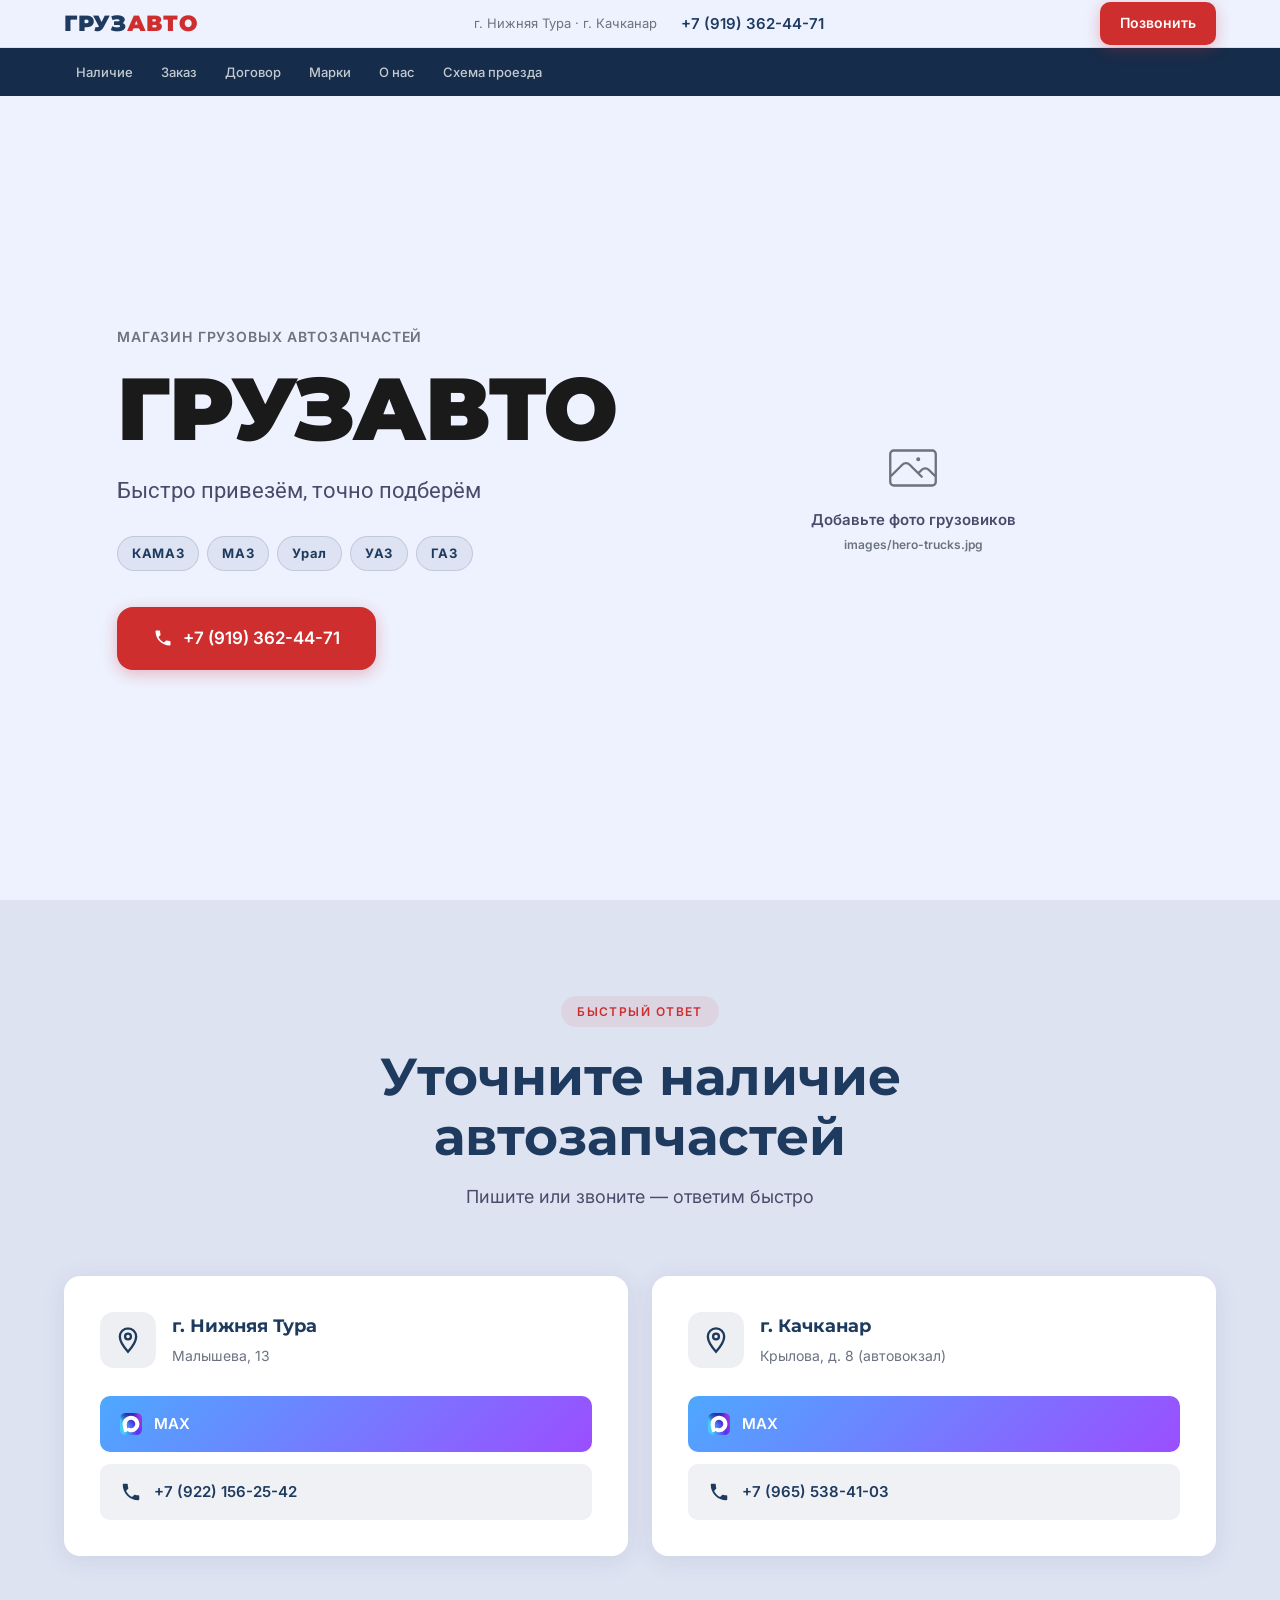
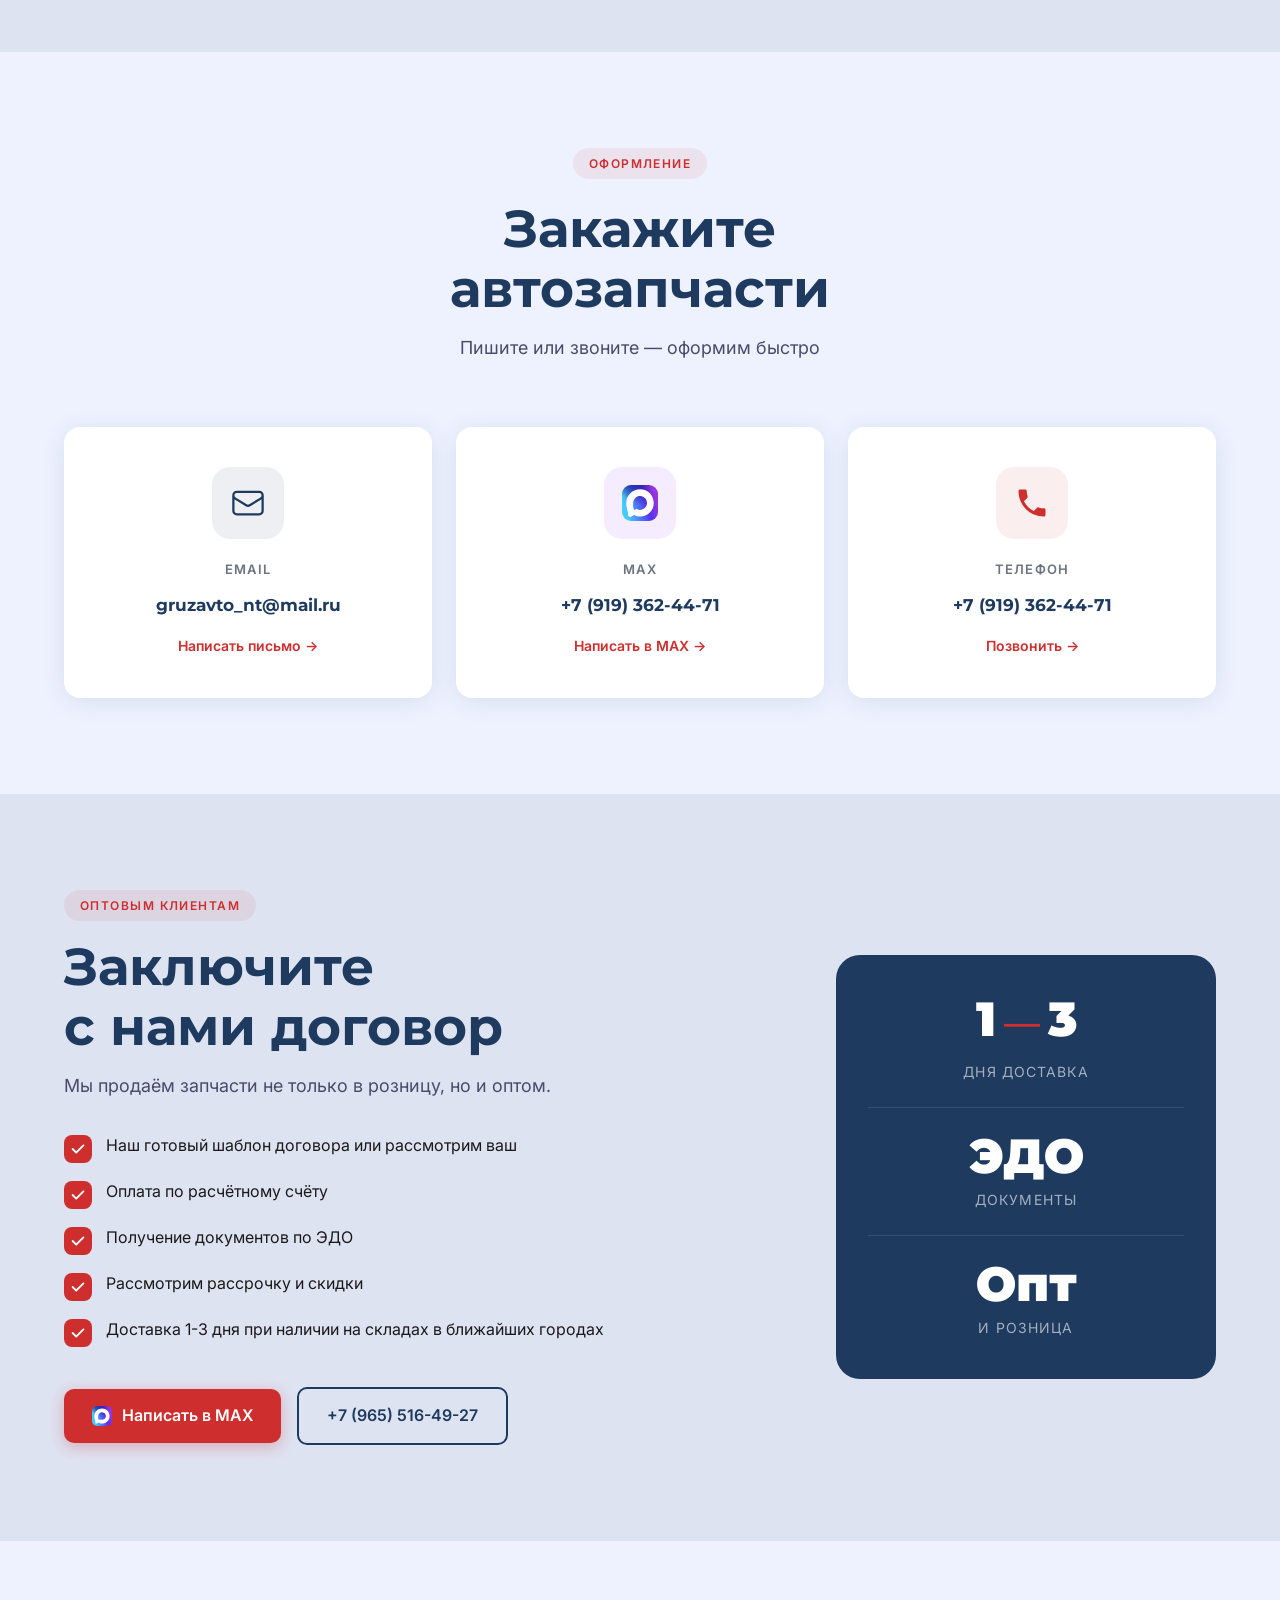
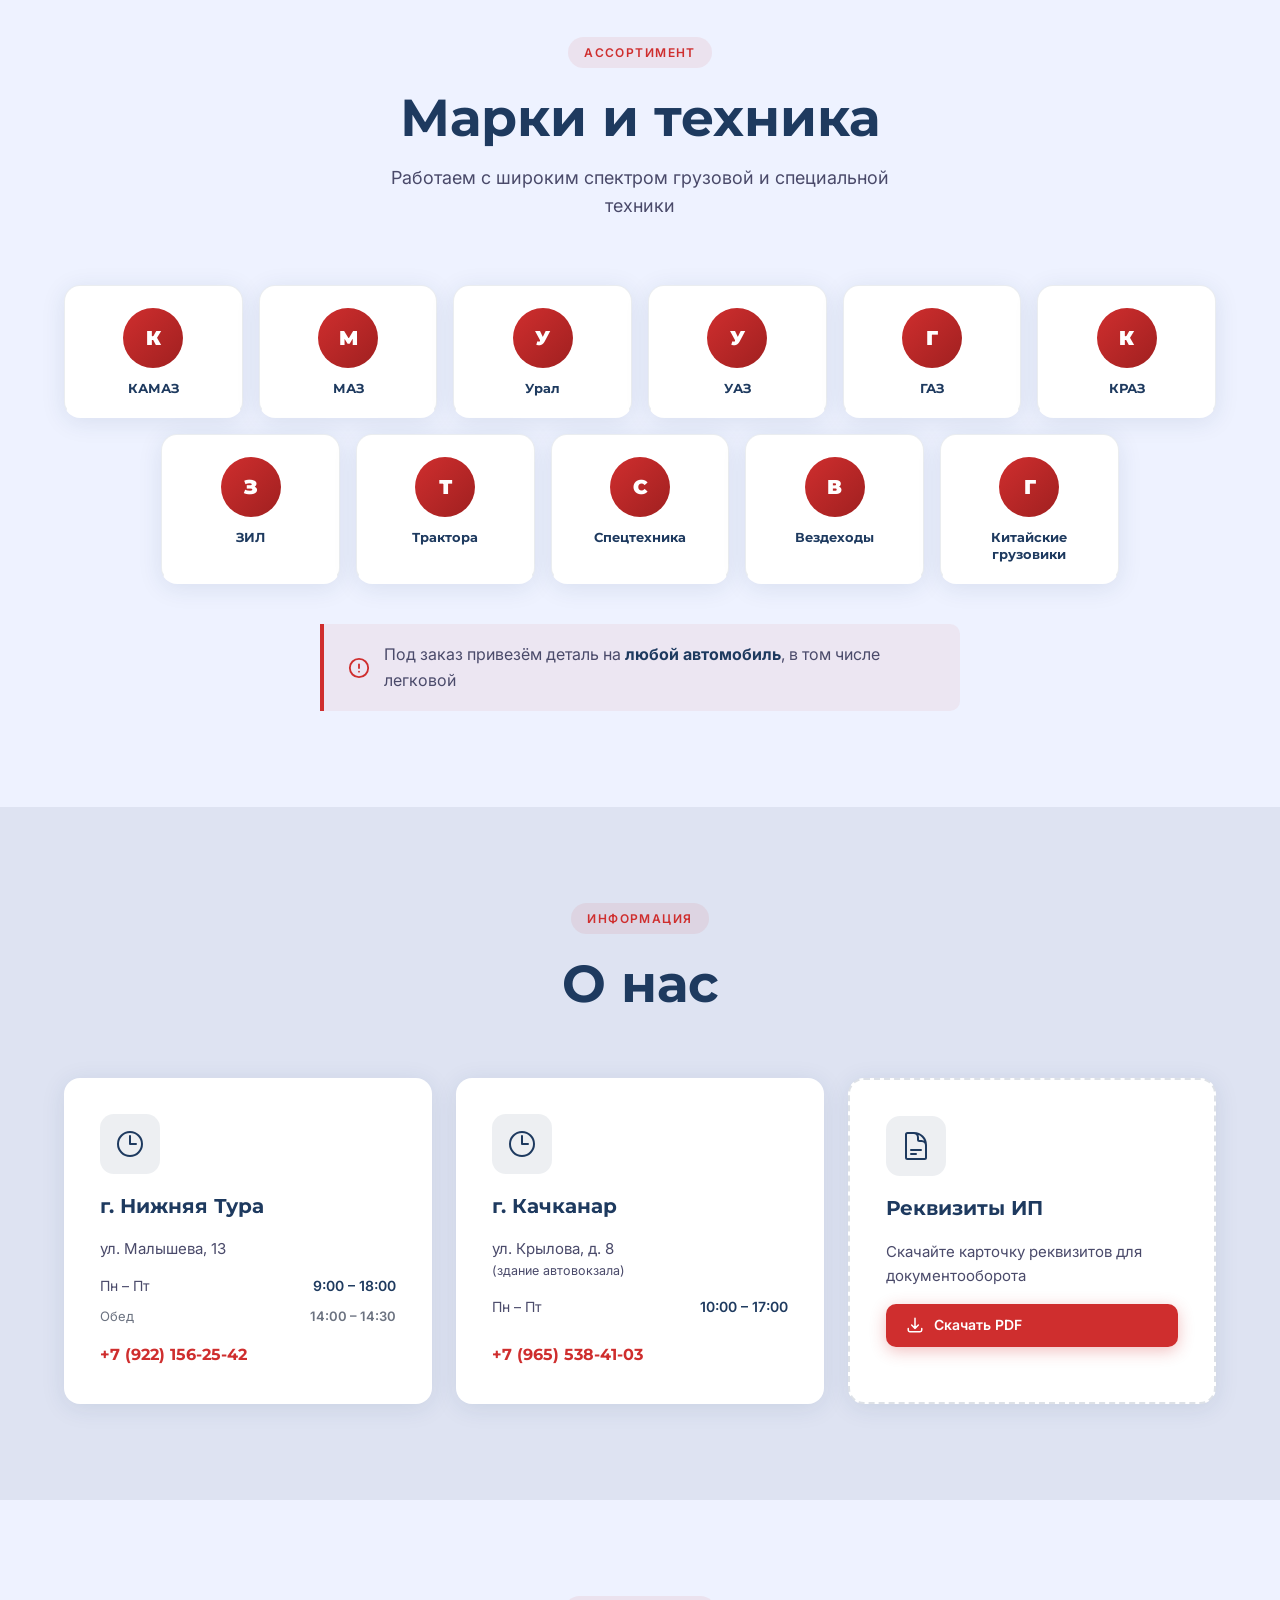
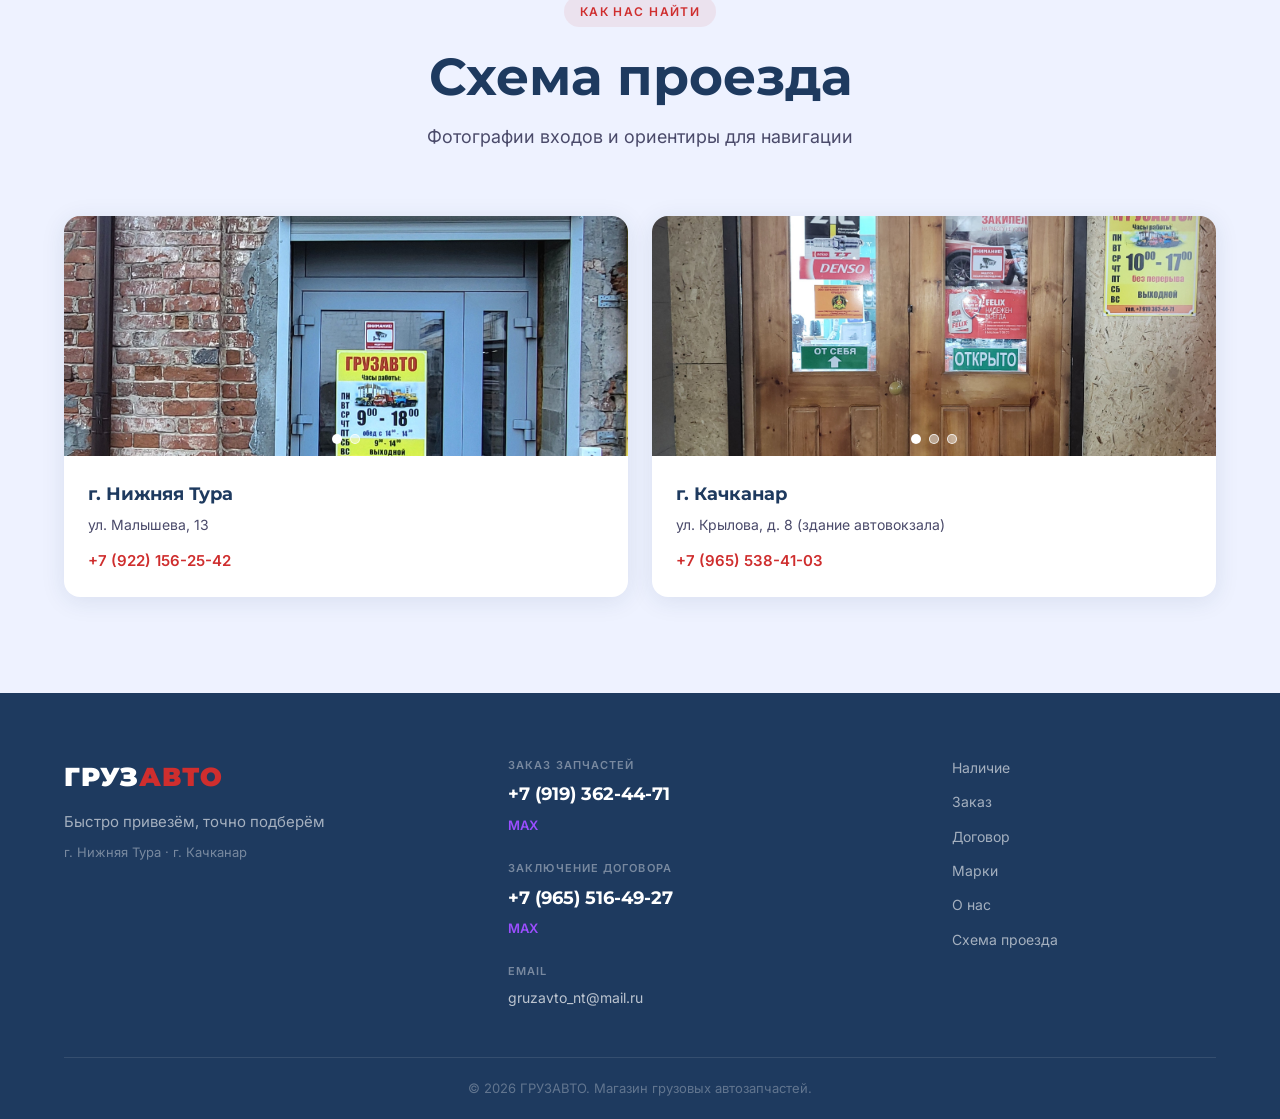
==== commit 1023de2d: "Force update all files" ====
--- a/index.html
+++ b/index.html
@@ -321,7 +321,7 @@
         </div>
 
         <div class="brand-badge reveal-up delay-5">
-          <div class="brand-icon"><span>КГ</span></div>
+          <div class="brand-icon"><span>Г</span></div>
           <div class="brand-name">Китайские грузовики</div>
         </div>
 
